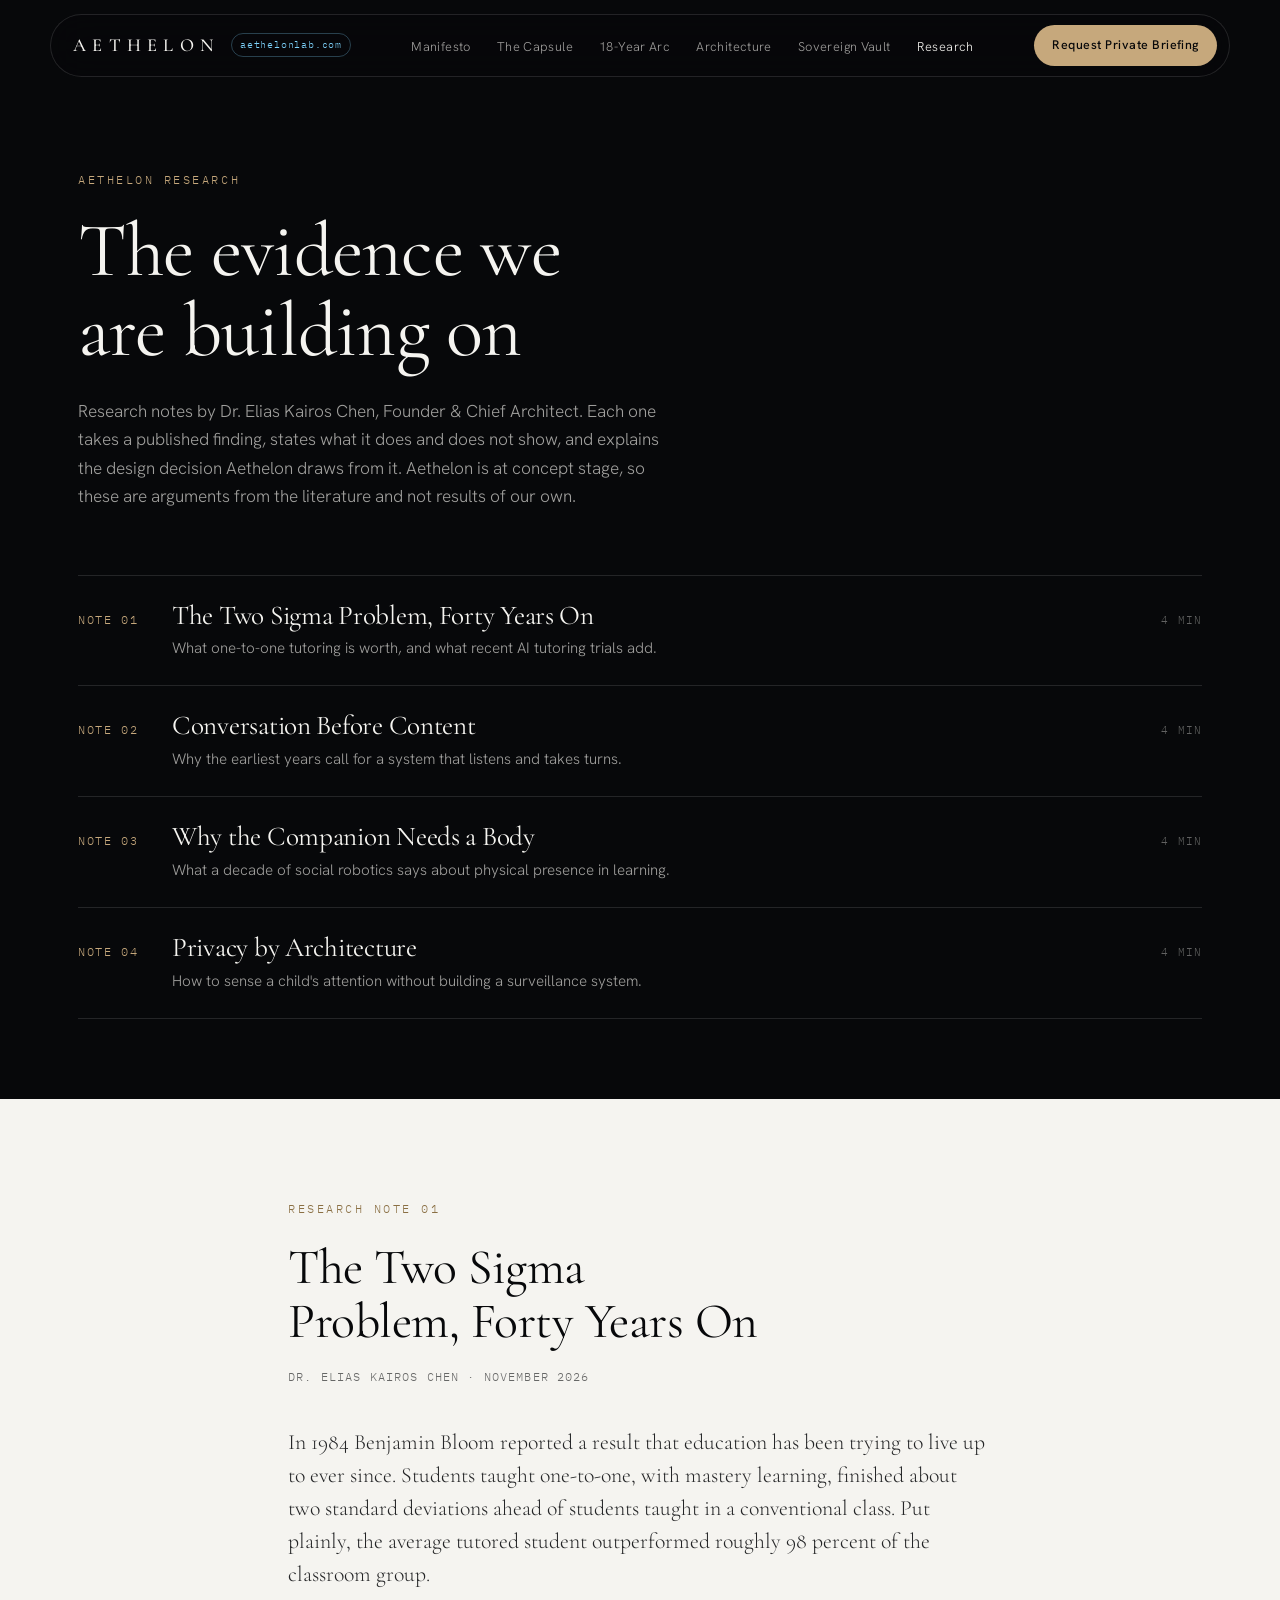
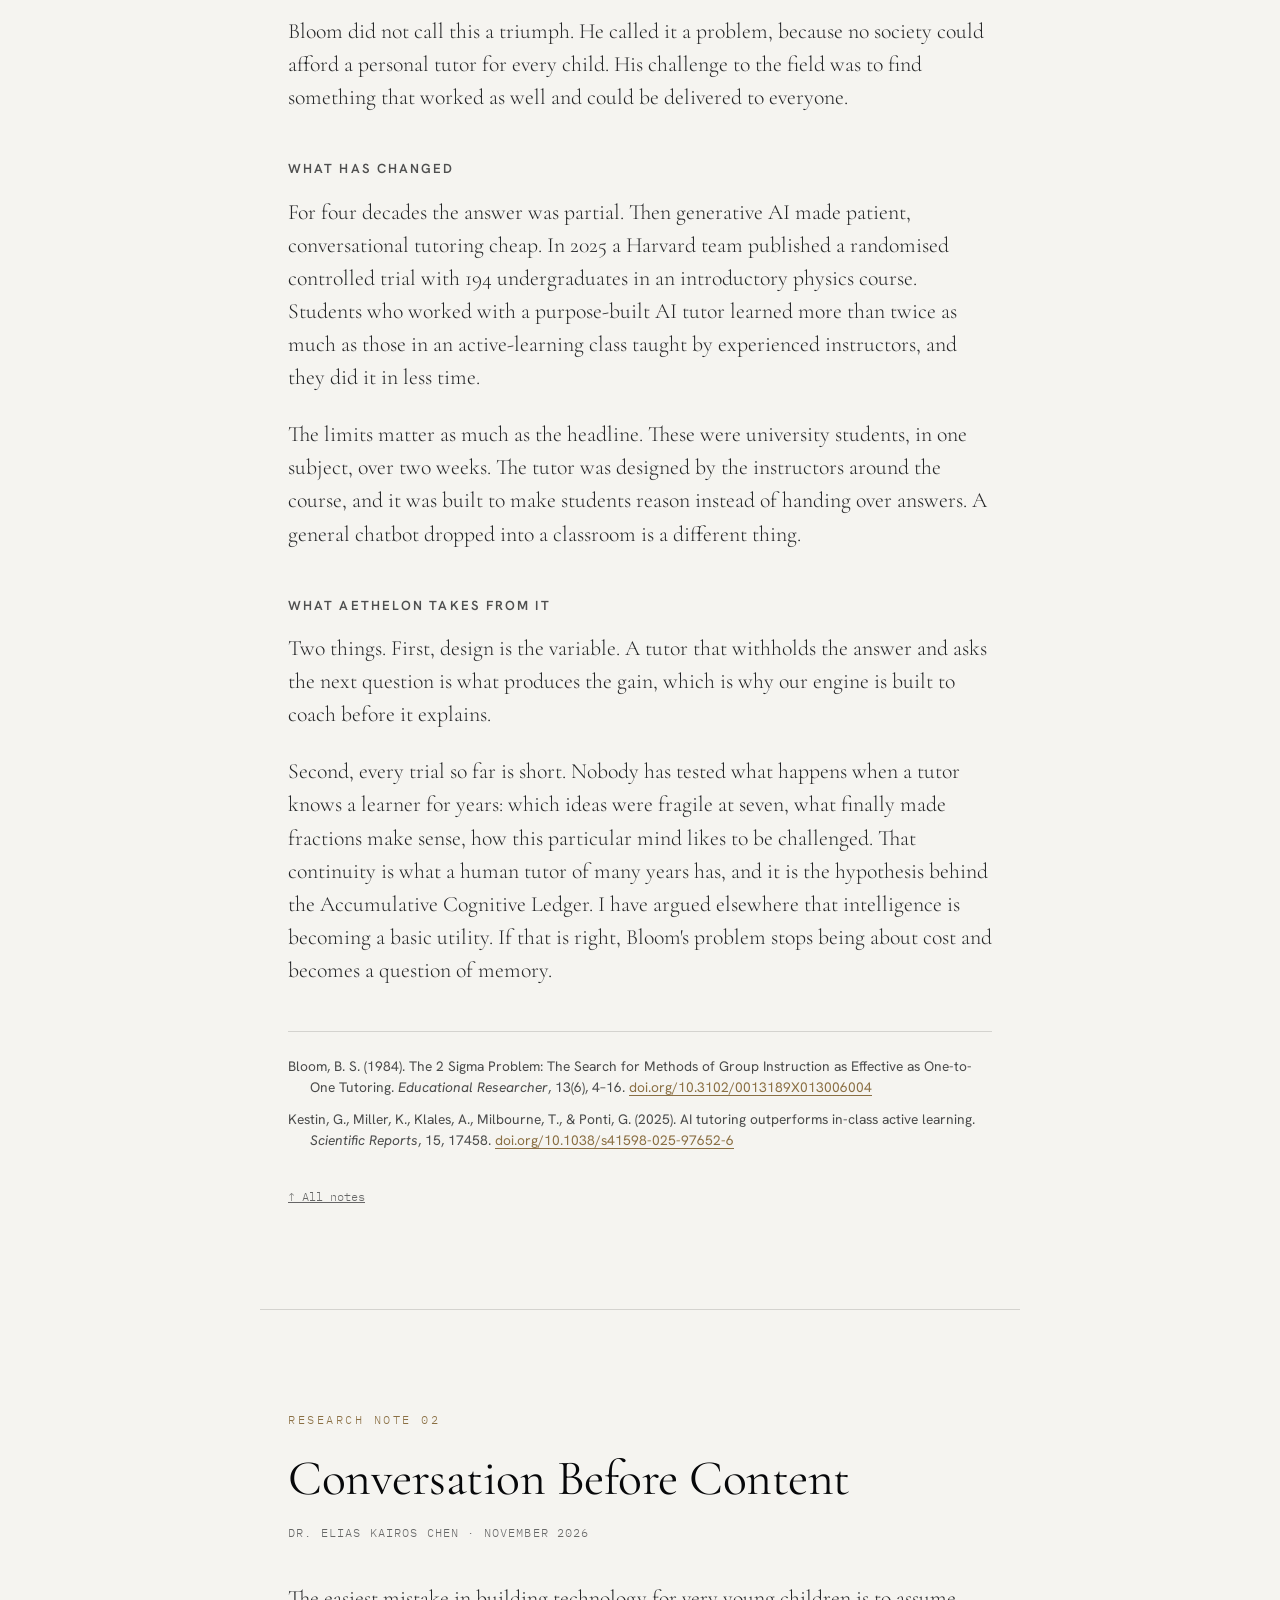
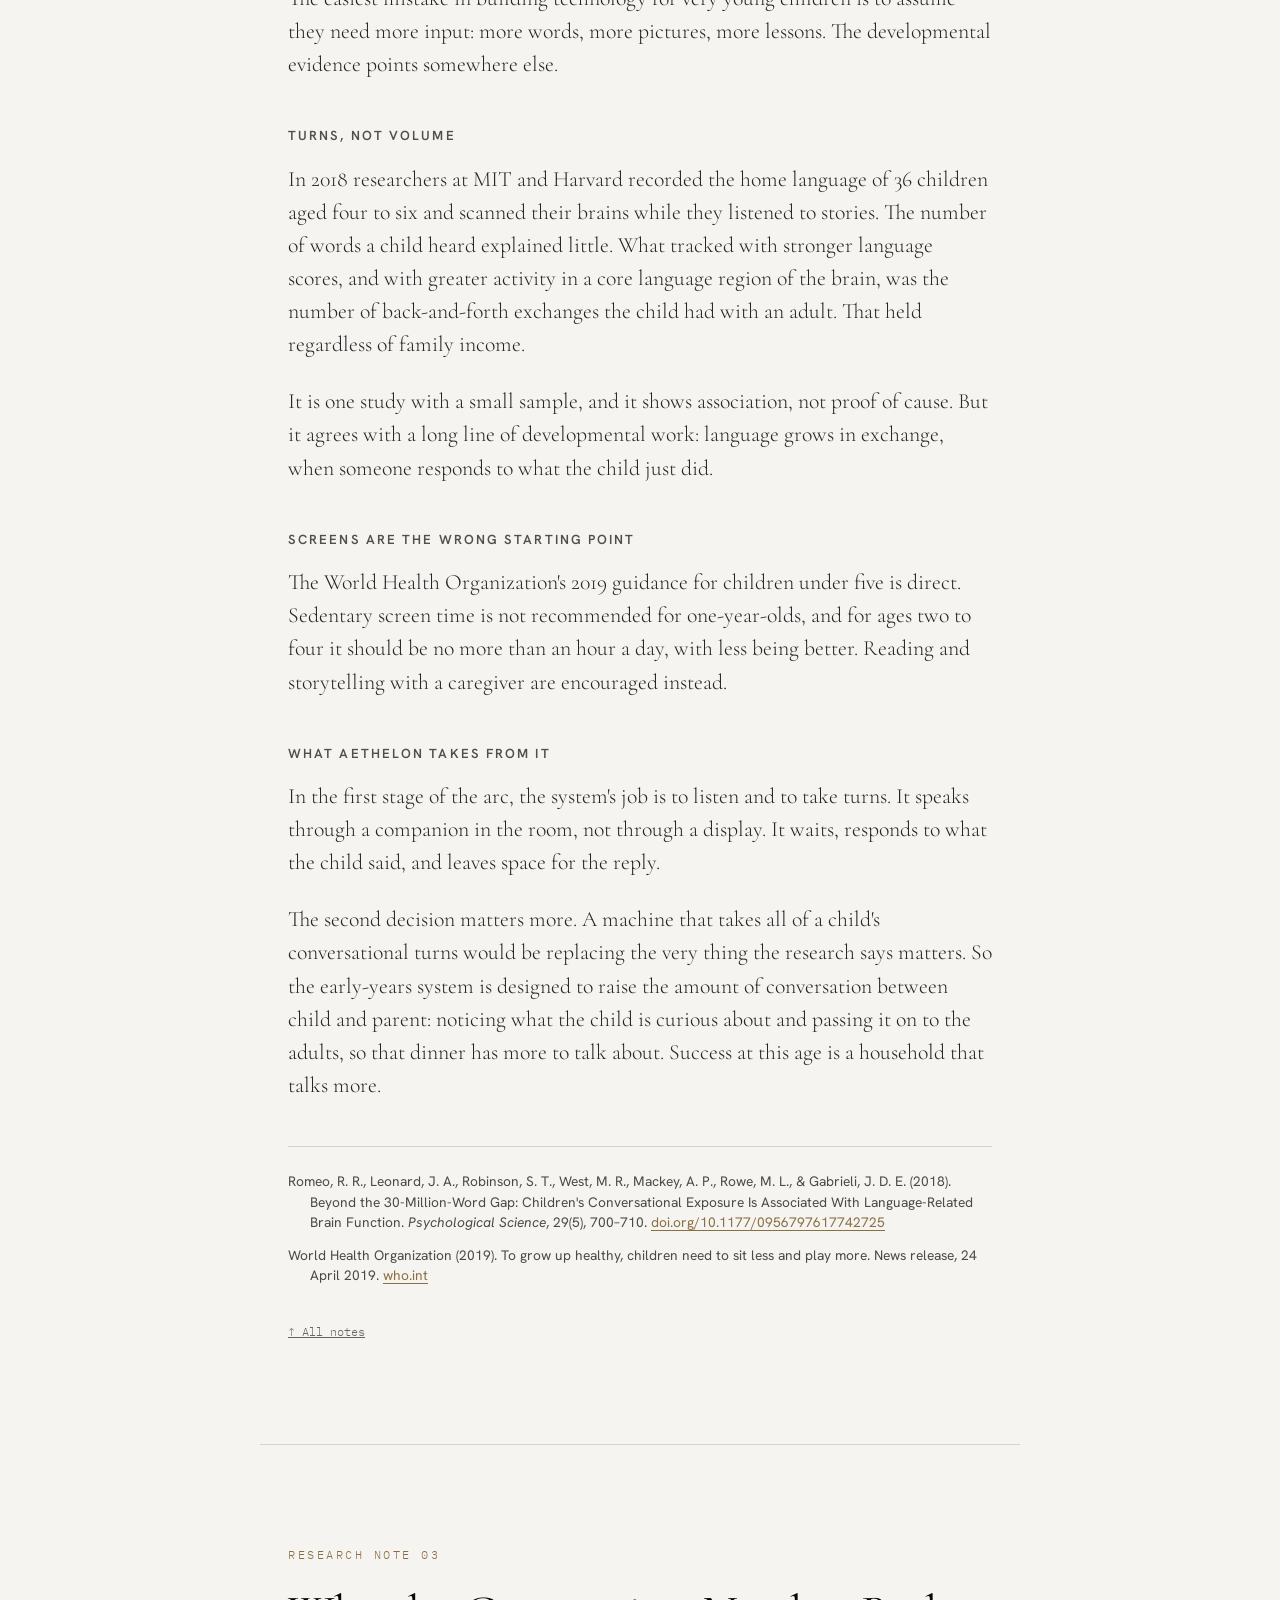
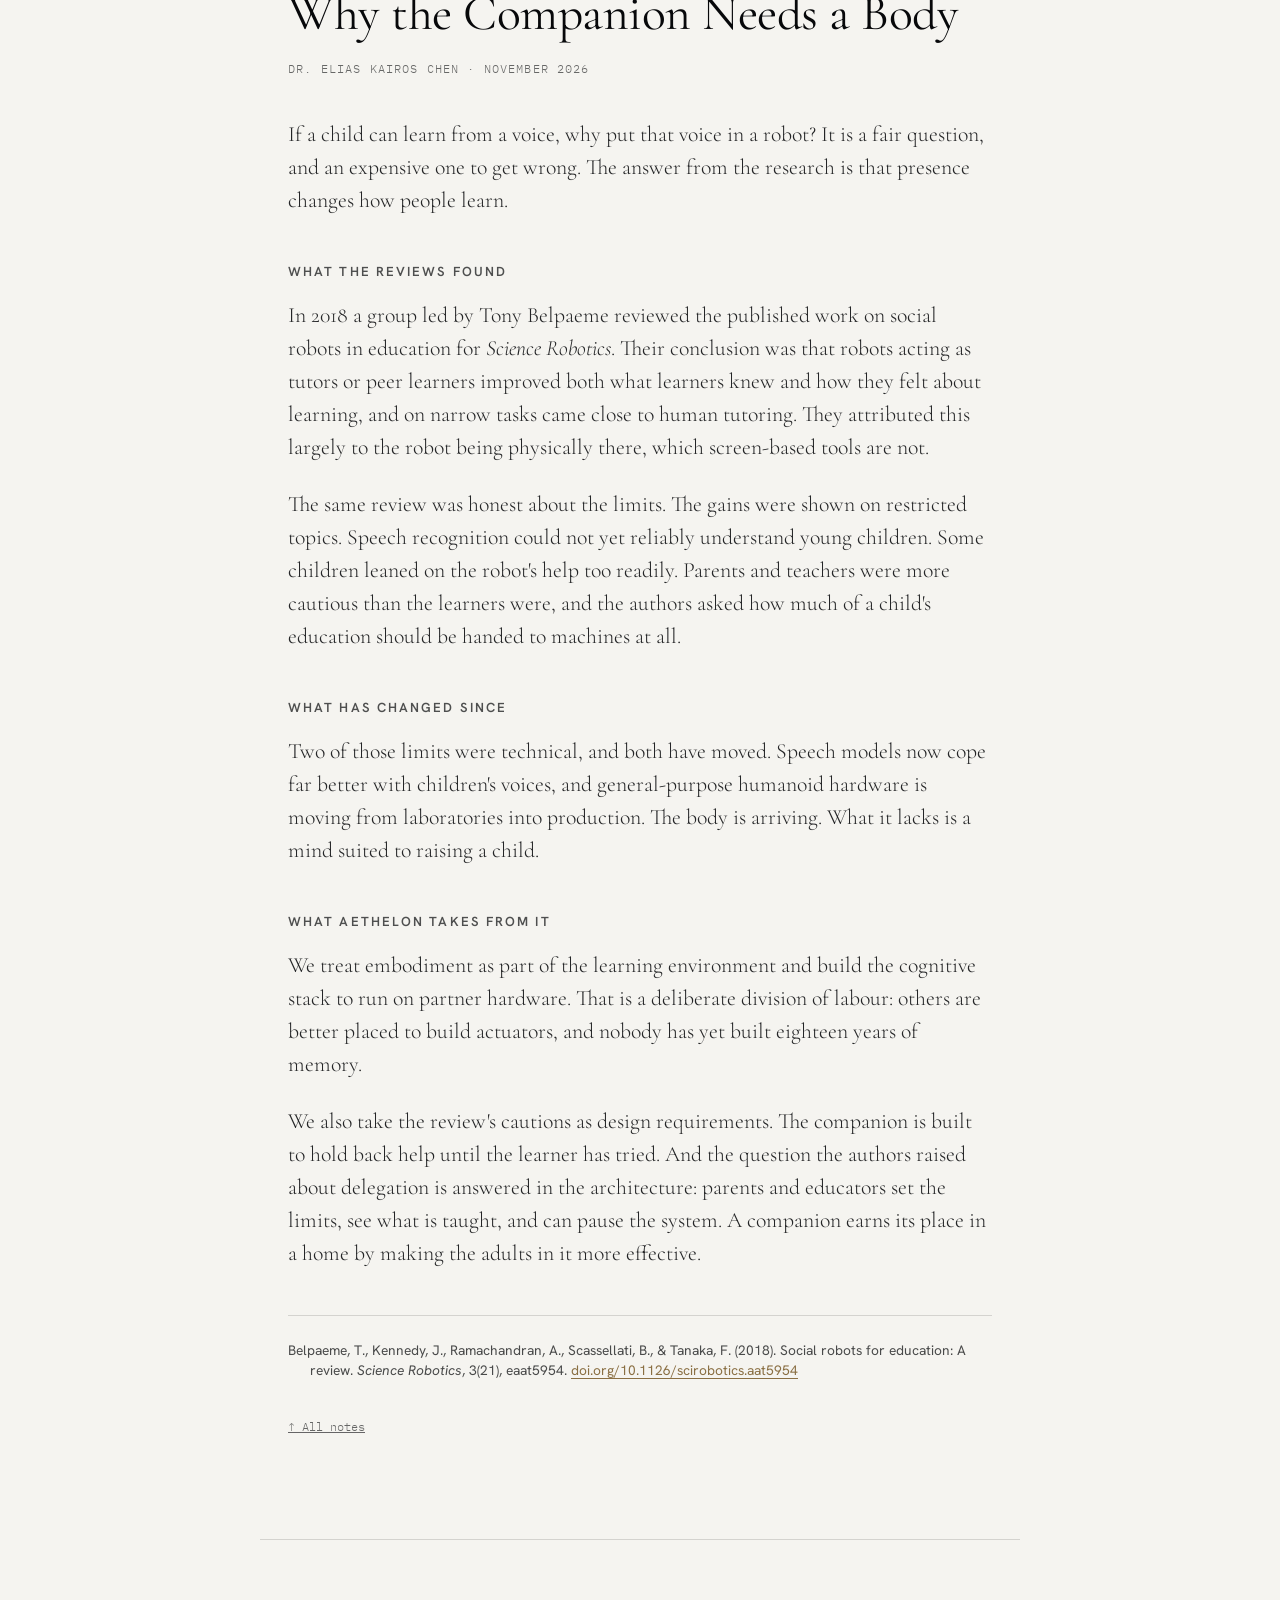
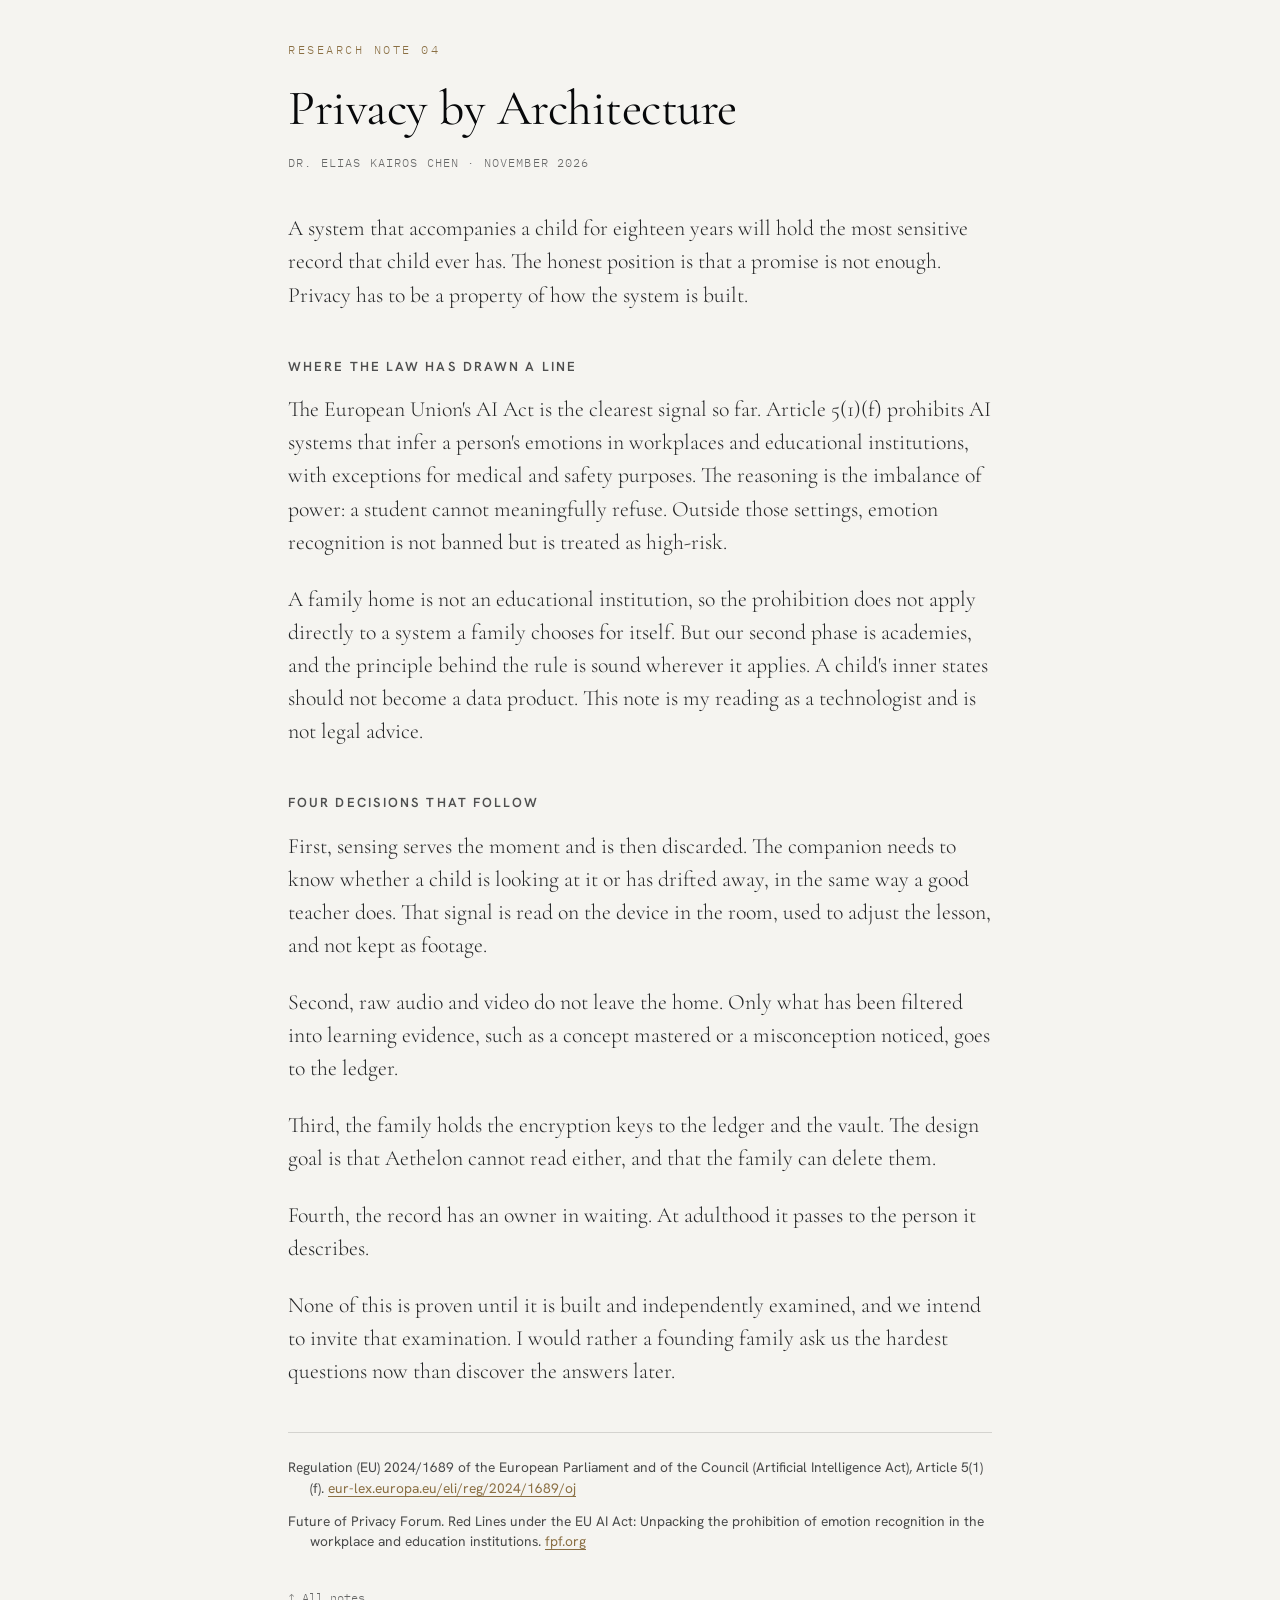
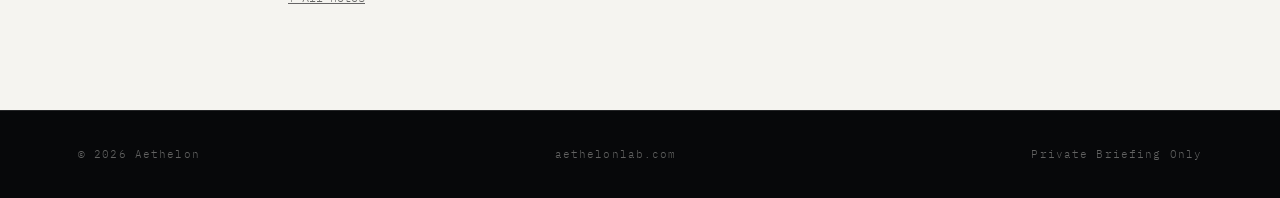
==== research.html @ 77583f19 "Add research page with four research notes Co-Authored-By: Claude Fable 5.2 <noreply@anthropic.com> " ====
<!DOCTYPE html>
<html lang="en">
<head>
<meta charset="utf-8">
<meta name="viewport" content="width=device-width, initial-scale=1">
<title>Aethelon Research</title>
<meta name="description" content="Research notes by Dr. Elias Kairos Chen on the evidence behind Aethelon: tutoring, early language, embodied companions and privacy by architecture.">
<meta property="og:title" content="Aethelon Research">
<meta property="og:description" content="Research notes by Dr. Elias Kairos Chen on the evidence behind Aethelon.">
<meta property="og:type" content="website">
<meta property="og:url" content="https://aethelonlab.com/research.html">
<link rel="canonical" href="https://aethelonlab.com/research.html">
<link rel="icon" href="data:image/svg+xml,%3Csvg xmlns='http://www.w3.org/2000/svg' viewBox='0 0 32 32'%3E%3Crect width='32' height='32' fill='%2307080A'/%3E%3Ccircle cx='16' cy='16' r='9' fill='none' stroke='%23C6A87C' stroke-width='1.5'/%3E%3Ccircle cx='16' cy='16' r='2.5' fill='%237DD3FC'/%3E%3C/svg%3E">
<link rel="preconnect" href="https://fonts.googleapis.com">
<link rel="preconnect" href="https://fonts.gstatic.com" crossorigin>
<link href="https://fonts.googleapis.com/css2?family=Cormorant+Garamond:ital,wght@0,400;0,500;0,600;1,400;1,500&family=Hanken+Grotesk:wght@300;400;500;600&family=IBM+Plex+Mono:wght@400;500&display=swap" rel="stylesheet">
<style>
:root{
  /* Layout idea: dark index of notes above, alabaster reading column below; same tokens as the home page. */
  --obsidian:#07080A;
  --alabaster:#F5F4F0;
  --gold:#C6A87C;
  --gold-ink:#8a6f43;
  --ice:#7DD3FC;
  --mute:rgba(245,244,240,.64);
  --faint:rgba(245,244,240,.38);
  --line:rgba(245,244,240,.12);
  --serif:"Cormorant Garamond","Iowan Old Style","Palatino Linotype",Palatino,Georgia,serif;
  --sans:"Hanken Grotesk","Helvetica Neue",Helvetica,Arial,sans-serif;
  --mono:"IBM Plex Mono",ui-monospace,SFMono-Regular,Menlo,Consolas,monospace;
  --wrap:1180px;
  color-scheme:dark;
}
*{box-sizing:border-box;margin:0;padding:0}
html{scroll-behavior:smooth;scroll-padding-top:90px}
body{background:var(--obsidian);color:var(--alabaster);font-family:var(--sans);font-weight:300;font-size:17px;line-height:1.65;-webkit-font-smoothing:antialiased;overflow-x:hidden}
a{color:inherit}
:focus-visible{outline:2px solid var(--ice);outline-offset:3px;border-radius:4px}
.wrap{max-width:var(--wrap);margin:0 auto;padding:0 28px}
h1,h2,h3{font-family:var(--serif);font-weight:400;text-wrap:balance;letter-spacing:-.01em}
.eyebrow{font-family:var(--mono);font-size:.72rem;letter-spacing:.22em;text-transform:uppercase;color:var(--gold);margin-bottom:22px;display:block}
.btn{display:inline-flex;align-items:center;padding:10px 18px;border-radius:999px;font-size:.78rem;font-weight:500;letter-spacing:.04em;text-decoration:none;white-space:nowrap;background:var(--gold);color:var(--obsidian);transition:background .3s}
.btn:hover{background:#d6bb93}
.nav{position:fixed;top:14px;left:0;right:0;z-index:50;padding:0 16px}
.nav-in{max-width:var(--wrap);margin:0 auto;display:flex;align-items:center;justify-content:space-between;gap:20px;padding:10px 12px 10px 22px;border-radius:999px;background:rgba(7,8,10,.72);border:1px solid var(--line);backdrop-filter:blur(18px);-webkit-backdrop-filter:blur(18px)}
.brand{display:flex;align-items:center;gap:12px;text-decoration:none}
.brand b{font-family:var(--serif);font-weight:500;font-size:1.15rem;letter-spacing:.34em}
.badge{font-family:var(--mono);font-size:.62rem;letter-spacing:.08em;color:var(--ice);border:1px solid rgba(125,211,252,.28);padding:3px 8px;border-radius:999px}
.links{display:flex;gap:26px;list-style:none}
.links a{font-size:.8rem;color:var(--mute);text-decoration:none;letter-spacing:.03em;transition:color .25s}
.links a:hover,.links a[aria-current]{color:var(--alabaster)}
@media(max-width:900px){.links{display:none}}
@media(max-width:520px){.badge{display:none}.brand b{font-size:1rem;letter-spacing:.26em}}

.head{padding:170px 0 80px}
.head h1{font-size:clamp(2.6rem,6vw,4.8rem);line-height:1.04;max-width:16ch}
.head p{color:var(--mute);max-width:60ch;margin-top:26px;font-size:1.08rem}
.index{list-style:none;margin-top:64px;border-top:1px solid var(--line)}
.index a{display:grid;grid-template-columns:70px 1fr auto;gap:24px;align-items:baseline;padding:24px 0;border-bottom:1px solid var(--line);text-decoration:none;transition:padding .3s}
.index a:hover{padding-left:10px}
.index .n{font-family:var(--mono);font-size:.72rem;color:var(--gold);letter-spacing:.14em}
.index h2{font-size:1.7rem;line-height:1.2}
.index p{color:var(--mute);font-size:.95rem;margin-top:4px;max-width:62ch}
.index .t{font-family:var(--mono);font-size:.7rem;color:var(--faint);letter-spacing:.1em;white-space:nowrap}
@media(max-width:700px){.index a{grid-template-columns:1fr}.index .t{display:none}}

.papers{background:var(--alabaster);color:var(--obsidian)}
article{max-width:760px;margin:0 auto;padding:100px 28px}
article+article{border-top:1px solid rgba(7,8,10,.14)}
article .eyebrow{color:var(--gold-ink)}
article h2{font-size:clamp(2rem,4.4vw,3.1rem);line-height:1.1;margin-bottom:18px}
.by{font-family:var(--mono);font-size:.72rem;letter-spacing:.1em;color:rgba(7,8,10,.6);margin-bottom:40px}
article p{font-family:var(--serif);font-size:1.36rem;line-height:1.52;margin-bottom:1.1em;color:rgba(7,8,10,.88)}
article h3{font-family:var(--sans);font-weight:600;font-size:.82rem;letter-spacing:.16em;text-transform:uppercase;margin:44px 0 16px;color:rgba(7,8,10,.7)}
.refs{list-style:none;margin-top:44px;padding-top:24px;border-top:1px solid rgba(7,8,10,.14);display:grid;gap:12px}
.refs li{font-size:.86rem;font-weight:400;line-height:1.5;color:rgba(7,8,10,.72);padding-left:22px;text-indent:-22px}
.refs a{color:var(--gold-ink);text-underline-offset:3px;word-break:break-word}
.top{display:inline-block;margin-top:36px;font-family:var(--mono);font-size:.74rem;color:rgba(7,8,10,.6)}
@media(max-width:700px){article{padding:70px 22px}article p{font-size:1.2rem}}

footer{border-top:1px solid var(--line);padding:34px 0}
footer .wrap{display:flex;flex-wrap:wrap;gap:12px;justify-content:space-between;font-family:var(--mono);font-size:.7rem;letter-spacing:.1em;color:var(--faint)}
@media(prefers-reduced-motion:reduce){*{transition:none!important}html{scroll-behavior:auto}}
</style>
</head>
<body>

<header class="nav">
  <div class="nav-in">
    <a class="brand" href="index.html" aria-label="Aethelon home"><b>AETHELON</b><span class="badge">aethelonlab.com</span></a>
    <ul class="links">
      <li><a href="index.html#manifesto">Manifesto</a></li>
      <li><a href="index.html#capsule">The Capsule</a></li>
      <li><a href="index.html#arc">18-Year Arc</a></li>
      <li><a href="index.html#architecture">Architecture</a></li>
      <li><a href="index.html#vault">Sovereign Vault</a></li>
      <li><a href="research.html" aria-current="page">Research</a></li>
    </ul>
    <a class="btn" href="index.html#briefing">Request Private Briefing</a>
  </div>
</header>

<main id="top">
<section class="head">
  <div class="wrap">
    <span class="eyebrow">Aethelon Research</span>
    <h1>The evidence we are building on</h1>
    <p>Research notes by Dr. Elias Kairos Chen, Founder &amp; Chief Architect. Each one takes a published finding, states what it does and does not show, and explains the design decision Aethelon draws from it. Aethelon is at concept stage, so these are arguments from the literature and not results of our own.</p>

    <ul class="index">
      <li><a href="#two-sigma"><span class="n">NOTE 01</span><div><h2>The Two Sigma Problem, Forty Years On</h2><p>What one-to-one tutoring is worth, and what recent AI tutoring trials add.</p></div><span class="t">4 MIN</span></a></li>
      <li><a href="#conversation"><span class="n">NOTE 02</span><div><h2>Conversation Before Content</h2><p>Why the earliest years call for a system that listens and takes turns.</p></div><span class="t">4 MIN</span></a></li>
      <li><a href="#embodiment"><span class="n">NOTE 03</span><div><h2>Why the Companion Needs a Body</h2><p>What a decade of social robotics says about physical presence in learning.</p></div><span class="t">4 MIN</span></a></li>
      <li><a href="#privacy"><span class="n">NOTE 04</span><div><h2>Privacy by Architecture</h2><p>How to sense a child's attention without building a surveillance system.</p></div><span class="t">4 MIN</span></a></li>
    </ul>
  </div>
</section>

<div class="papers">

<article id="two-sigma">
  <span class="eyebrow">Research note 01</span>
  <h2>The Two Sigma Problem, Forty Years On</h2>
  <div class="by">DR. ELIAS KAIROS CHEN · NOVEMBER 2026</div>
  <p>In 1984 Benjamin Bloom reported a result that education has been trying to live up to ever since. Students taught one-to-one, with mastery learning, finished about two standard deviations ahead of students taught in a conventional class. Put plainly, the average tutored student outperformed roughly 98 percent of the classroom group.</p>
  <p>Bloom did not call this a triumph. He called it a problem, because no society could afford a personal tutor for every child. His challenge to the field was to find something that worked as well and could be delivered to everyone.</p>
  <h3>What has changed</h3>
  <p>For four decades the answer was partial. Then generative AI made patient, conversational tutoring cheap. In 2025 a Harvard team published a randomised controlled trial with 194 undergraduates in an introductory physics course. Students who worked with a purpose-built AI tutor learned more than twice as much as those in an active-learning class taught by experienced instructors, and they did it in less time.</p>
  <p>The limits matter as much as the headline. These were university students, in one subject, over two weeks. The tutor was designed by the instructors around the course, and it was built to make students reason instead of handing over answers. A general chatbot dropped into a classroom is a different thing.</p>
  <h3>What Aethelon takes from it</h3>
  <p>Two things. First, design is the variable. A tutor that withholds the answer and asks the next question is what produces the gain, which is why our engine is built to coach before it explains.</p>
  <p>Second, every trial so far is short. Nobody has tested what happens when a tutor knows a learner for years: which ideas were fragile at seven, what finally made fractions make sense, how this particular mind likes to be challenged. That continuity is what a human tutor of many years has, and it is the hypothesis behind the Accumulative Cognitive Ledger. I have argued elsewhere that intelligence is becoming a basic utility. If that is right, Bloom's problem stops being about cost and becomes a question of memory.</p>
  <ul class="refs">
    <li>Bloom, B. S. (1984). The 2 Sigma Problem: The Search for Methods of Group Instruction as Effective as One-to-One Tutoring. <i>Educational Researcher</i>, 13(6), 4–16. <a href="https://doi.org/10.3102/0013189X013006004" target="_blank" rel="noopener">doi.org/10.3102/0013189X013006004</a></li>
    <li>Kestin, G., Miller, K., Klales, A., Milbourne, T., &amp; Ponti, G. (2025). AI tutoring outperforms in-class active learning. <i>Scientific Reports</i>, 15, 17458. <a href="https://doi.org/10.1038/s41598-025-97652-6" target="_blank" rel="noopener">doi.org/10.1038/s41598-025-97652-6</a></li>
  </ul>
  <a class="top" href="#top">↑ All notes</a>
</article>

<article id="conversation">
  <span class="eyebrow">Research note 02</span>
  <h2>Conversation Before Content</h2>
  <div class="by">DR. ELIAS KAIROS CHEN · NOVEMBER 2026</div>
  <p>The easiest mistake in building technology for very young children is to assume they need more input: more words, more pictures, more lessons. The developmental evidence points somewhere else.</p>
  <h3>Turns, not volume</h3>
  <p>In 2018 researchers at MIT and Harvard recorded the home language of 36 children aged four to six and scanned their brains while they listened to stories. The number of words a child heard explained little. What tracked with stronger language scores, and with greater activity in a core language region of the brain, was the number of back-and-forth exchanges the child had with an adult. That held regardless of family income.</p>
  <p>It is one study with a small sample, and it shows association, not proof of cause. But it agrees with a long line of developmental work: language grows in exchange, when someone responds to what the child just did.</p>
  <h3>Screens are the wrong starting point</h3>
  <p>The World Health Organization's 2019 guidance for children under five is direct. Sedentary screen time is not recommended for one-year-olds, and for ages two to four it should be no more than an hour a day, with less being better. Reading and storytelling with a caregiver are encouraged instead.</p>
  <h3>What Aethelon takes from it</h3>
  <p>In the first stage of the arc, the system's job is to listen and to take turns. It speaks through a companion in the room, not through a display. It waits, responds to what the child said, and leaves space for the reply.</p>
  <p>The second decision matters more. A machine that takes all of a child's conversational turns would be replacing the very thing the research says matters. So the early-years system is designed to raise the amount of conversation between child and parent: noticing what the child is curious about and passing it on to the adults, so that dinner has more to talk about. Success at this age is a household that talks more.</p>
  <ul class="refs">
    <li>Romeo, R. R., Leonard, J. A., Robinson, S. T., West, M. R., Mackey, A. P., Rowe, M. L., &amp; Gabrieli, J. D. E. (2018). Beyond the 30-Million-Word Gap: Children's Conversational Exposure Is Associated With Language-Related Brain Function. <i>Psychological Science</i>, 29(5), 700–710. <a href="https://doi.org/10.1177/0956797617742725" target="_blank" rel="noopener">doi.org/10.1177/0956797617742725</a></li>
    <li>World Health Organization (2019). To grow up healthy, children need to sit less and play more. News release, 24 April 2019. <a href="https://www.who.int/news/item/24-04-2019-to-grow-up-healthy-children-need-to-sit-less-and-play-more" target="_blank" rel="noopener">who.int</a></li>
  </ul>
  <a class="top" href="#top">↑ All notes</a>
</article>

<article id="embodiment">
  <span class="eyebrow">Research note 03</span>
  <h2>Why the Companion Needs a Body</h2>
  <div class="by">DR. ELIAS KAIROS CHEN · NOVEMBER 2026</div>
  <p>If a child can learn from a voice, why put that voice in a robot? It is a fair question, and an expensive one to get wrong. The answer from the research is that presence changes how people learn.</p>
  <h3>What the reviews found</h3>
  <p>In 2018 a group led by Tony Belpaeme reviewed the published work on social robots in education for <i>Science Robotics</i>. Their conclusion was that robots acting as tutors or peer learners improved both what learners knew and how they felt about learning, and on narrow tasks came close to human tutoring. They attributed this largely to the robot being physically there, which screen-based tools are not.</p>
  <p>The same review was honest about the limits. The gains were shown on restricted topics. Speech recognition could not yet reliably understand young children. Some children leaned on the robot's help too readily. Parents and teachers were more cautious than the learners were, and the authors asked how much of a child's education should be handed to machines at all.</p>
  <h3>What has changed since</h3>
  <p>Two of those limits were technical, and both have moved. Speech models now cope far better with children's voices, and general-purpose humanoid hardware is moving from laboratories into production. The body is arriving. What it lacks is a mind suited to raising a child.</p>
  <h3>What Aethelon takes from it</h3>
  <p>We treat embodiment as part of the learning environment and build the cognitive stack to run on partner hardware. That is a deliberate division of labour: others are better placed to build actuators, and nobody has yet built eighteen years of memory.</p>
  <p>We also take the review's cautions as design requirements. The companion is built to hold back help until the learner has tried. And the question the authors raised about delegation is answered in the architecture: parents and educators set the limits, see what is taught, and can pause the system. A companion earns its place in a home by making the adults in it more effective.</p>
  <ul class="refs">
    <li>Belpaeme, T., Kennedy, J., Ramachandran, A., Scassellati, B., &amp; Tanaka, F. (2018). Social robots for education: A review. <i>Science Robotics</i>, 3(21), eaat5954. <a href="https://doi.org/10.1126/scirobotics.aat5954" target="_blank" rel="noopener">doi.org/10.1126/scirobotics.aat5954</a></li>
  </ul>
  <a class="top" href="#top">↑ All notes</a>
</article>

<article id="privacy">
  <span class="eyebrow">Research note 04</span>
  <h2>Privacy by Architecture</h2>
  <div class="by">DR. ELIAS KAIROS CHEN · NOVEMBER 2026</div>
  <p>A system that accompanies a child for eighteen years will hold the most sensitive record that child ever has. The honest position is that a promise is not enough. Privacy has to be a property of how the system is built.</p>
  <h3>Where the law has drawn a line</h3>
  <p>The European Union's AI Act is the clearest signal so far. Article 5(1)(f) prohibits AI systems that infer a person's emotions in workplaces and educational institutions, with exceptions for medical and safety purposes. The reasoning is the imbalance of power: a student cannot meaningfully refuse. Outside those settings, emotion recognition is not banned but is treated as high-risk.</p>
  <p>A family home is not an educational institution, so the prohibition does not apply directly to a system a family chooses for itself. But our second phase is academies, and the principle behind the rule is sound wherever it applies. A child's inner states should not become a data product. This note is my reading as a technologist and is not legal advice.</p>
  <h3>Four decisions that follow</h3>
  <p>First, sensing serves the moment and is then discarded. The companion needs to know whether a child is looking at it or has drifted away, in the same way a good teacher does. That signal is read on the device in the room, used to adjust the lesson, and not kept as footage.</p>
  <p>Second, raw audio and video do not leave the home. Only what has been filtered into learning evidence, such as a concept mastered or a misconception noticed, goes to the ledger.</p>
  <p>Third, the family holds the encryption keys to the ledger and the vault. The design goal is that Aethelon cannot read either, and that the family can delete them.</p>
  <p>Fourth, the record has an owner in waiting. At adulthood it passes to the person it describes.</p>
  <p>None of this is proven until it is built and independently examined, and we intend to invite that examination. I would rather a founding family ask us the hardest questions now than discover the answers later.</p>
  <ul class="refs">
    <li>Regulation (EU) 2024/1689 of the European Parliament and of the Council (Artificial Intelligence Act), Article 5(1)(f). <a href="https://eur-lex.europa.eu/eli/reg/2024/1689/oj" target="_blank" rel="noopener">eur-lex.europa.eu/eli/reg/2024/1689/oj</a></li>
    <li>Future of Privacy Forum. Red Lines under the EU AI Act: Unpacking the prohibition of emotion recognition in the workplace and education institutions. <a href="https://fpf.org/blog/red-lines-under-eu-ai-act-unpacking-the-prohibition-of-emotion-recognition-in-the-workplace-and-education-institutions/" target="_blank" rel="noopener">fpf.org</a></li>
  </ul>
  <a class="top" href="#top">↑ All notes</a>
</article>

</div>
</main>

<footer><div class="wrap"><span>© 2026 Aethelon</span><span>aethelonlab.com</span><span>Private Briefing Only</span></div></footer>
</body>
</html>
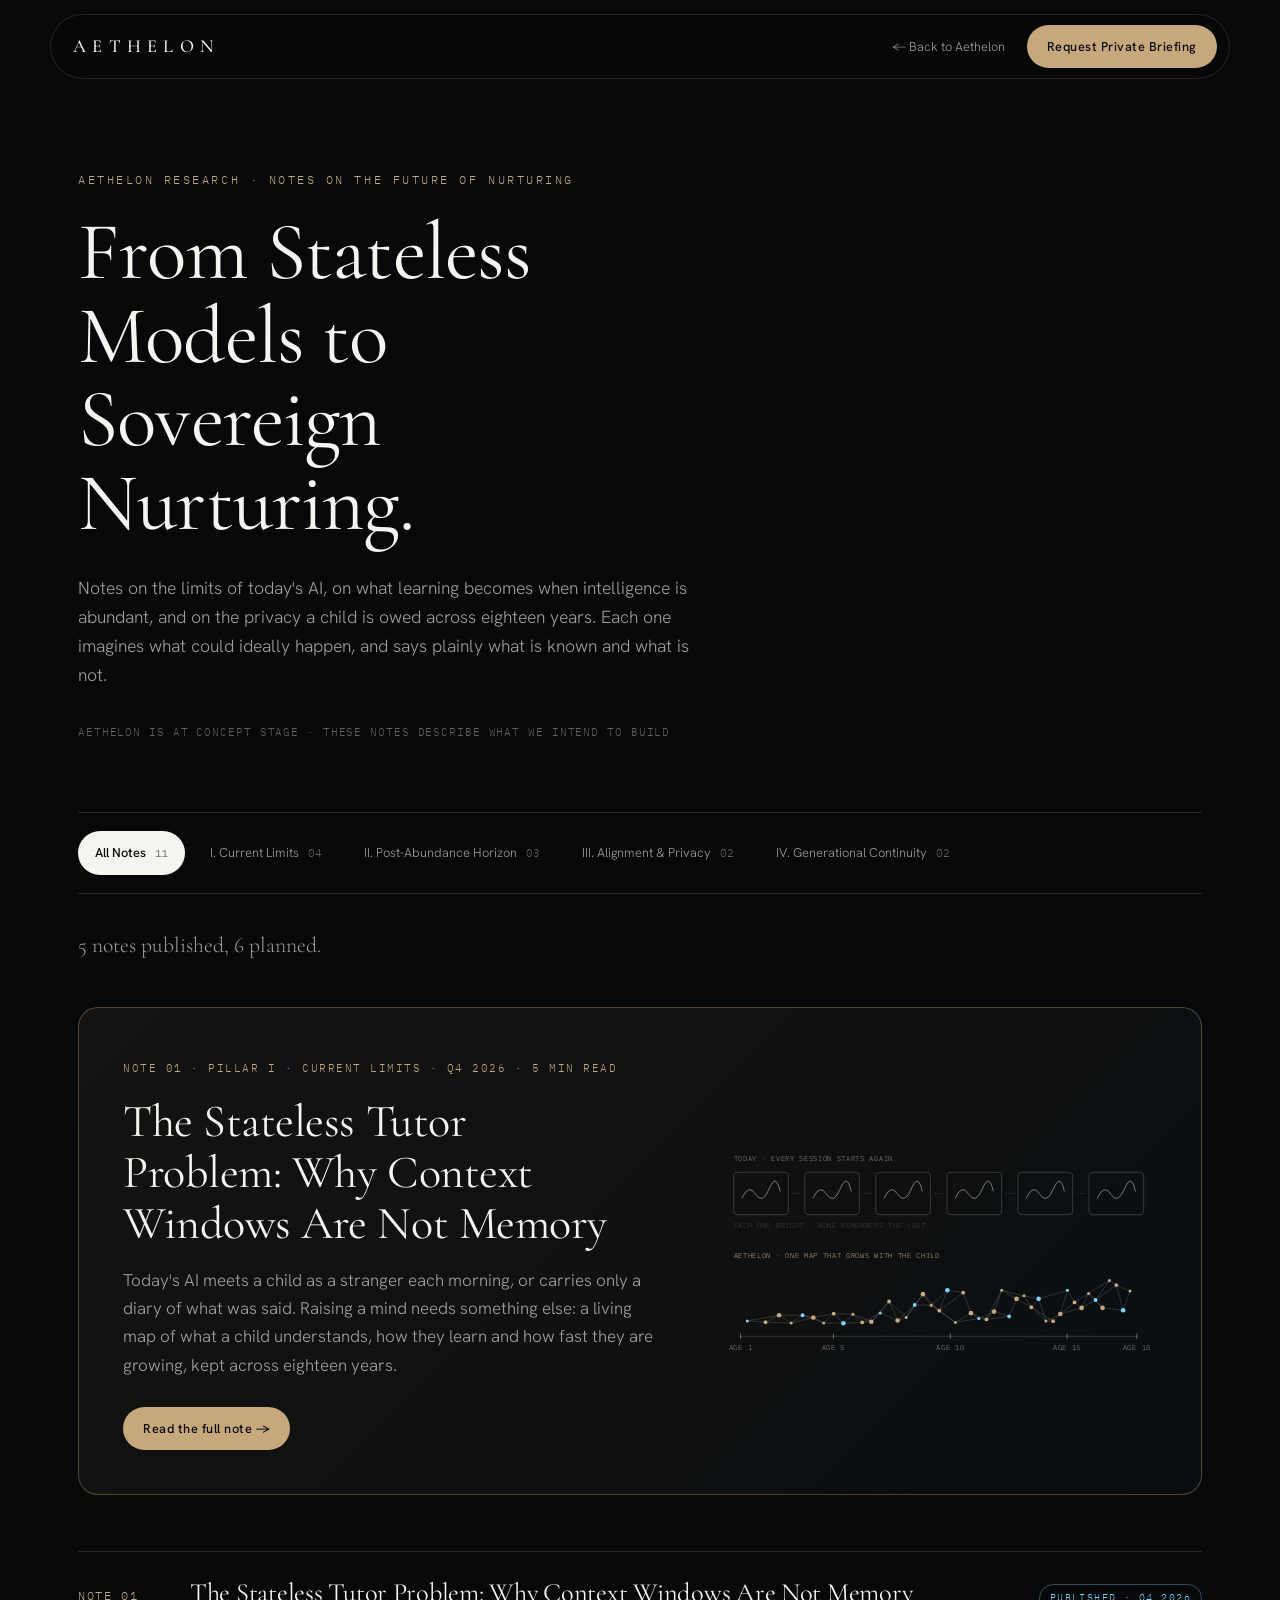
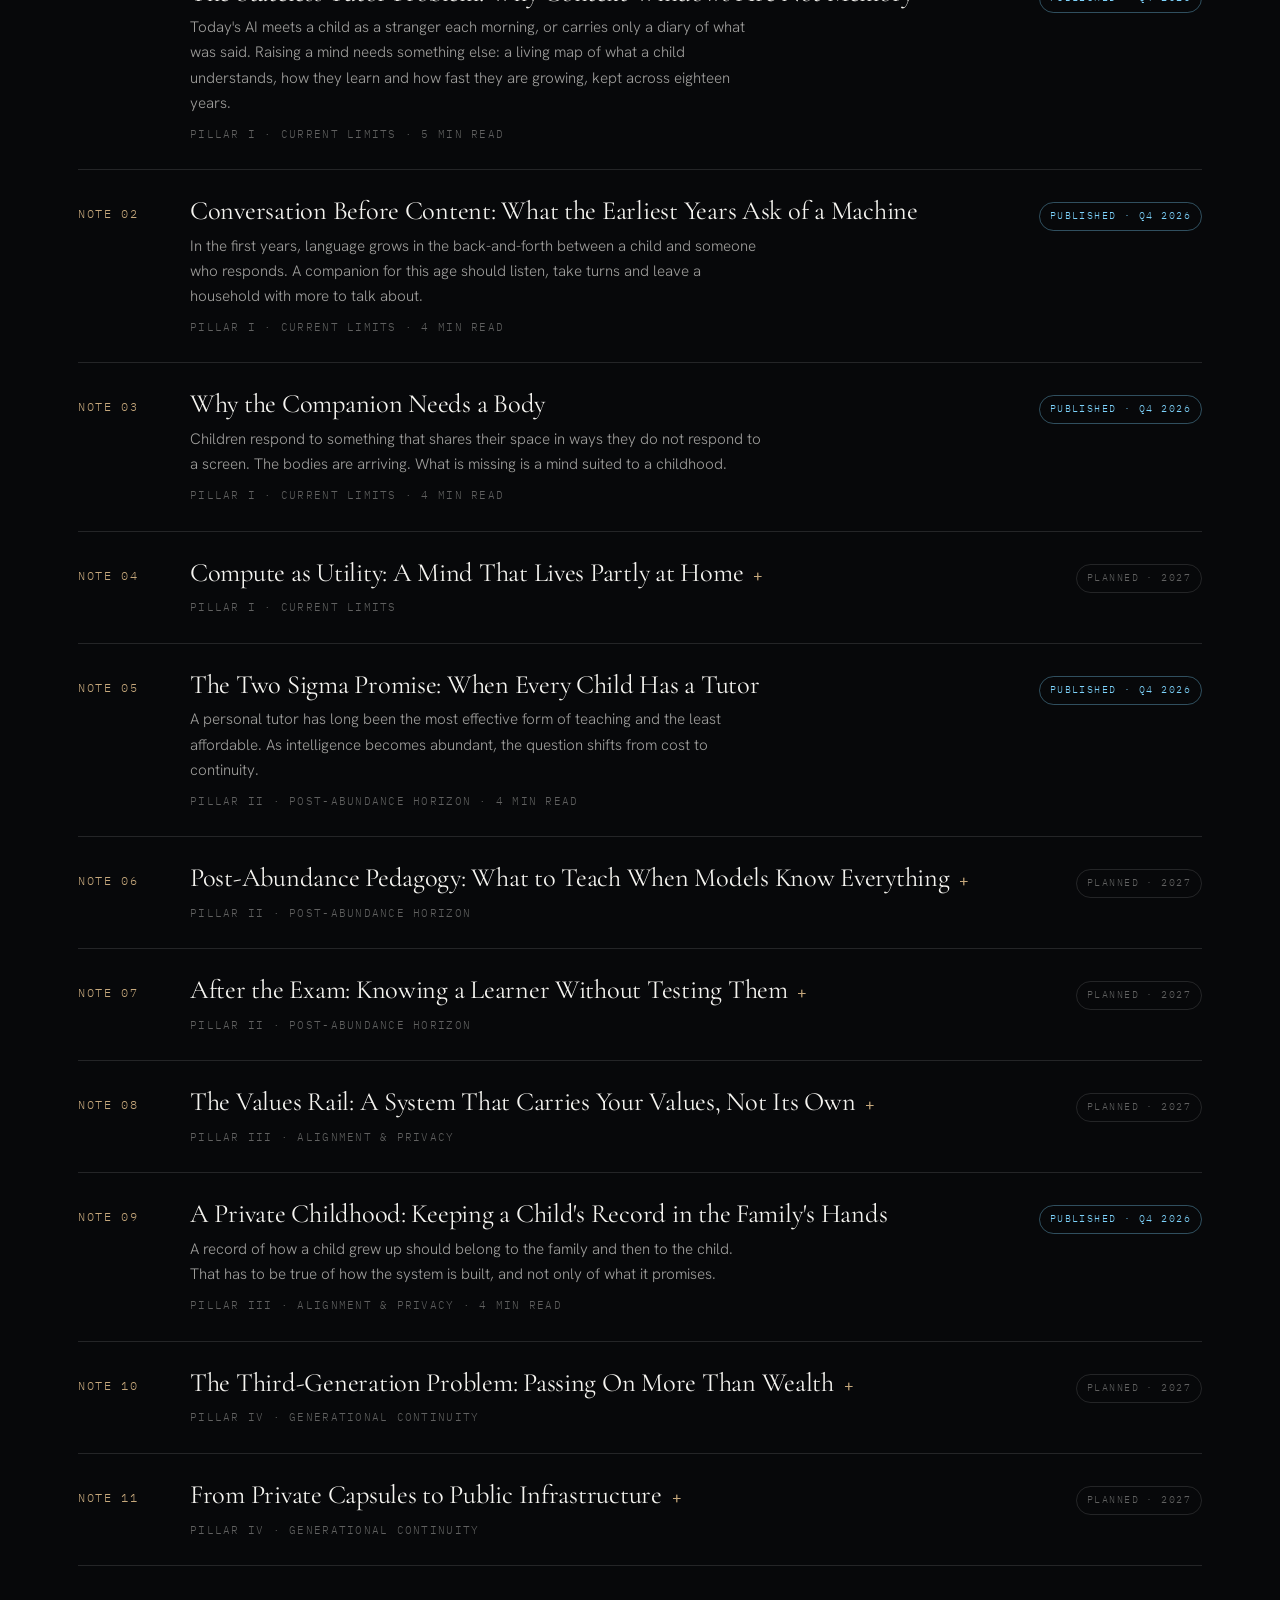
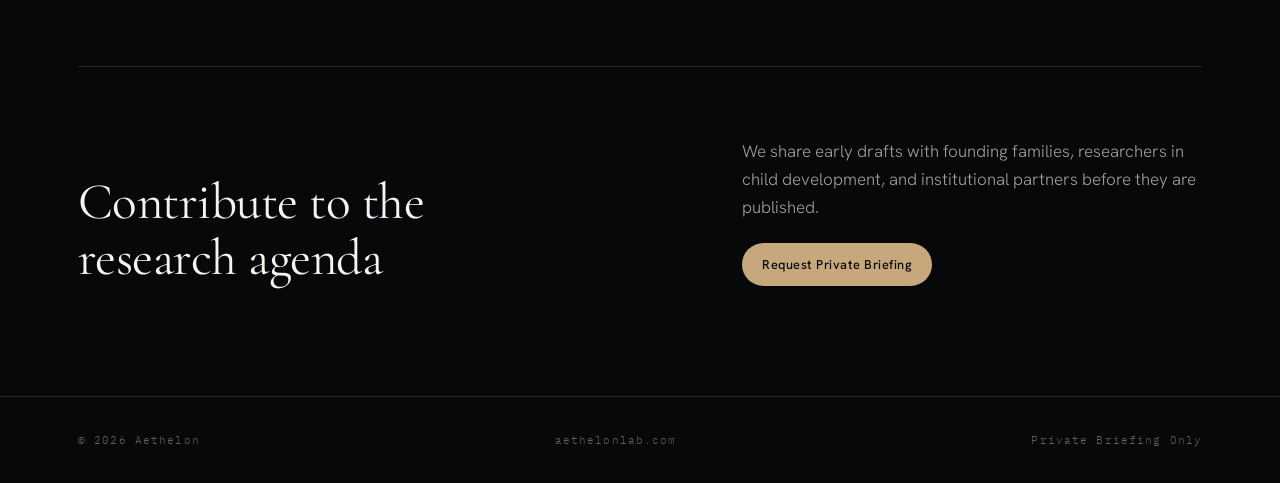
==== commit 6b4c41bf: "Rebuild research section as pillar index with one page per note Co-Authored-By: Claude Fable 5.2 <no" ====
--- a/research.html
+++ b/research.html
@@ -4,9 +4,9 @@
 <meta charset="utf-8">
 <meta name="viewport" content="width=device-width, initial-scale=1">
 <title>Aethelon Research</title>
-<meta name="description" content="Research notes by Dr. Elias Kairos Chen on the evidence behind Aethelon: tutoring, early language, embodied companions and privacy by architecture.">
+<meta name="description" content="Research notes from Aethelon on the limits of today's AI, learning in an age of abundant intelligence, and the privacy a child is owed across eighteen years.">
 <meta property="og:title" content="Aethelon Research">
-<meta property="og:description" content="Research notes by Dr. Elias Kairos Chen on the evidence behind Aethelon.">
+<meta property="og:description" content="Research notes from Aethelon on the limits of today's AI, learning in an age of abundant intelligence, and the privacy a child is owed across eighteen years.">
 <meta property="og:type" content="website">
 <meta property="og:url" content="https://aethelonlab.com/research.html">
 <link rel="canonical" href="https://aethelonlab.com/research.html">
@@ -14,192 +14,112 @@
 <link rel="preconnect" href="https://fonts.googleapis.com">
 <link rel="preconnect" href="https://fonts.gstatic.com" crossorigin>
 <link href="https://fonts.googleapis.com/css2?family=Cormorant+Garamond:ital,wght@0,400;0,500;0,600;1,400;1,500&family=Hanken+Grotesk:wght@300;400;500;600&family=IBM+Plex+Mono:wght@400;500&display=swap" rel="stylesheet">
-<style>
-:root{
-  /* Layout idea: dark index of notes above, alabaster reading column below; same tokens as the home page. */
-  --obsidian:#07080A;
-  --alabaster:#F5F4F0;
-  --gold:#C6A87C;
-  --gold-ink:#8a6f43;
-  --ice:#7DD3FC;
-  --mute:rgba(245,244,240,.64);
-  --faint:rgba(245,244,240,.38);
-  --line:rgba(245,244,240,.12);
-  --serif:"Cormorant Garamond","Iowan Old Style","Palatino Linotype",Palatino,Georgia,serif;
-  --sans:"Hanken Grotesk","Helvetica Neue",Helvetica,Arial,sans-serif;
-  --mono:"IBM Plex Mono",ui-monospace,SFMono-Regular,Menlo,Consolas,monospace;
-  --wrap:1180px;
-  color-scheme:dark;
-}
-*{box-sizing:border-box;margin:0;padding:0}
-html{scroll-behavior:smooth;scroll-padding-top:90px}
-body{background:var(--obsidian);color:var(--alabaster);font-family:var(--sans);font-weight:300;font-size:17px;line-height:1.65;-webkit-font-smoothing:antialiased;overflow-x:hidden}
-a{color:inherit}
-:focus-visible{outline:2px solid var(--ice);outline-offset:3px;border-radius:4px}
-.wrap{max-width:var(--wrap);margin:0 auto;padding:0 28px}
-h1,h2,h3{font-family:var(--serif);font-weight:400;text-wrap:balance;letter-spacing:-.01em}
-.eyebrow{font-family:var(--mono);font-size:.72rem;letter-spacing:.22em;text-transform:uppercase;color:var(--gold);margin-bottom:22px;display:block}
-.btn{display:inline-flex;align-items:center;padding:10px 18px;border-radius:999px;font-size:.78rem;font-weight:500;letter-spacing:.04em;text-decoration:none;white-space:nowrap;background:var(--gold);color:var(--obsidian);transition:background .3s}
-.btn:hover{background:#d6bb93}
-.nav{position:fixed;top:14px;left:0;right:0;z-index:50;padding:0 16px}
-.nav-in{max-width:var(--wrap);margin:0 auto;display:flex;align-items:center;justify-content:space-between;gap:20px;padding:10px 12px 10px 22px;border-radius:999px;background:rgba(7,8,10,.72);border:1px solid var(--line);backdrop-filter:blur(18px);-webkit-backdrop-filter:blur(18px)}
-.brand{display:flex;align-items:center;gap:12px;text-decoration:none}
-.brand b{font-family:var(--serif);font-weight:500;font-size:1.15rem;letter-spacing:.34em}
-.badge{font-family:var(--mono);font-size:.62rem;letter-spacing:.08em;color:var(--ice);border:1px solid rgba(125,211,252,.28);padding:3px 8px;border-radius:999px}
-.links{display:flex;gap:26px;list-style:none}
-.links a{font-size:.8rem;color:var(--mute);text-decoration:none;letter-spacing:.03em;transition:color .25s}
-.links a:hover,.links a[aria-current]{color:var(--alabaster)}
-@media(max-width:900px){.links{display:none}}
-@media(max-width:520px){.badge{display:none}.brand b{font-size:1rem;letter-spacing:.26em}}
-
-.head{padding:170px 0 80px}
-.head h1{font-size:clamp(2.6rem,6vw,4.8rem);line-height:1.04;max-width:16ch}
-.head p{color:var(--mute);max-width:60ch;margin-top:26px;font-size:1.08rem}
-.index{list-style:none;margin-top:64px;border-top:1px solid var(--line)}
-.index a{display:grid;grid-template-columns:70px 1fr auto;gap:24px;align-items:baseline;padding:24px 0;border-bottom:1px solid var(--line);text-decoration:none;transition:padding .3s}
-.index a:hover{padding-left:10px}
-.index .n{font-family:var(--mono);font-size:.72rem;color:var(--gold);letter-spacing:.14em}
-.index h2{font-size:1.7rem;line-height:1.2}
-.index p{color:var(--mute);font-size:.95rem;margin-top:4px;max-width:62ch}
-.index .t{font-family:var(--mono);font-size:.7rem;color:var(--faint);letter-spacing:.1em;white-space:nowrap}
-@media(max-width:700px){.index a{grid-template-columns:1fr}.index .t{display:none}}
-
-.papers{background:var(--alabaster);color:var(--obsidian)}
-article{max-width:760px;margin:0 auto;padding:100px 28px}
-article+article{border-top:1px solid rgba(7,8,10,.14)}
-article .eyebrow{color:var(--gold-ink)}
-article h2{font-size:clamp(2rem,4.4vw,3.1rem);line-height:1.1;margin-bottom:18px}
-.by{font-family:var(--mono);font-size:.72rem;letter-spacing:.1em;color:rgba(7,8,10,.6);margin-bottom:40px}
-article p{font-family:var(--serif);font-size:1.36rem;line-height:1.52;margin-bottom:1.1em;color:rgba(7,8,10,.88)}
-article h3{font-family:var(--sans);font-weight:600;font-size:.82rem;letter-spacing:.16em;text-transform:uppercase;margin:44px 0 16px;color:rgba(7,8,10,.7)}
-.refs{list-style:none;margin-top:44px;padding-top:24px;border-top:1px solid rgba(7,8,10,.14);display:grid;gap:12px}
-.refs li{font-size:.86rem;font-weight:400;line-height:1.5;color:rgba(7,8,10,.72);padding-left:22px;text-indent:-22px}
-.refs a{color:var(--gold-ink);text-underline-offset:3px;word-break:break-word}
-.top{display:inline-block;margin-top:36px;font-family:var(--mono);font-size:.74rem;color:rgba(7,8,10,.6)}
-@media(max-width:700px){article{padding:70px 22px}article p{font-size:1.2rem}}
-
-footer{border-top:1px solid var(--line);padding:34px 0}
-footer .wrap{display:flex;flex-wrap:wrap;gap:12px;justify-content:space-between;font-family:var(--mono);font-size:.7rem;letter-spacing:.1em;color:var(--faint)}
-@media(prefers-reduced-motion:reduce){*{transition:none!important}html{scroll-behavior:auto}}
-</style>
+<link rel="stylesheet" href="assets/research.css">
 </head>
 <body>
-
-<header class="nav">
-  <div class="nav-in">
-    <a class="brand" href="index.html" aria-label="Aethelon home"><b>AETHELON</b><span class="badge">aethelonlab.com</span></a>
-    <ul class="links">
-      <li><a href="index.html#manifesto">Manifesto</a></li>
-      <li><a href="index.html#capsule">The Capsule</a></li>
-      <li><a href="index.html#arc">18-Year Arc</a></li>
-      <li><a href="index.html#architecture">Architecture</a></li>
-      <li><a href="index.html#vault">Sovereign Vault</a></li>
-      <li><a href="research.html" aria-current="page">Research</a></li>
-    </ul>
-    <a class="btn" href="index.html#briefing">Request Private Briefing</a>
+<header class="nav"><div class="nav-in">
+  <a class="brand" href="index.html" aria-label="Aethelon home"><b>AETHELON</b></a>
+  <div class="nav-r"><a class="back" href="index.html">← Back to Aethelon</a><a class="btn" href="index.html#briefing">Request Private Briefing</a></div>
+</div></header>
+<main id="top">
+<section class="head"><div class="wrap">
+  <span class="kicker">Aethelon Research · Notes on the future of nurturing</span>
+  <h1>From Stateless Models to Sovereign Nurturing.</h1>
+  <p>Notes on the limits of today's AI, on what learning becomes when intelligence is abundant, and on the privacy a child is owed across eighteen years. Each one imagines what could ideally happen, and says plainly what is known and what is not.</p>
+  <span class="stage">AETHELON IS AT CONCEPT STAGE · THESE NOTES DESCRIBE WHAT WE INTEND TO BUILD</span>
+</div></section>
+<section><div class="wrap">
+<div class="filters" id="filters" role="group" aria-label="Filter notes by pillar"><button aria-pressed="true" data-f="all" data-line="5 notes published, 6 planned.">All Notes <small>11</small></button><button aria-pressed="false" data-f="1" data-line="Why today&#x27;s AI, for all its brilliance, does not yet know how to raise a child.">I. Current Limits <small>04</small></button><button aria-pressed="false" data-f="2" data-line="What learning becomes when knowledge is everywhere and attention is the scarce thing.">II. Post-Abundance Horizon <small>03</small></button><button aria-pressed="false" data-f="3" data-line="Whose values the system carries, and who holds a child&#x27;s record.">III. Alignment & Privacy <small>02</small></button><button aria-pressed="false" data-f="4" data-line="How a family&#x27;s wisdom outlasts the people who earned it.">IV. Generational Continuity <small>02</small></button></div><p class="pillar-line" id="pillarLine" aria-live="polite">5 notes published, 6 planned.</p><article class="feat" id="feat">
+  <div>
+    <span class="meta">Note 01 · Pillar I · Current Limits · Q4 2026 · 5 min read</span>
+    <h2><a href="notes/the-stateless-tutor-problem.html">The Stateless Tutor Problem: Why Context Windows Are Not Memory</a></h2>
+    <p>Today's AI meets a child as a stranger each morning, or carries only a diary of what was said. Raising a mind needs something else: a living map of what a child understands, how they learn and how fast they are growing, kept across eighteen years.</p>
+    <a class="btn" href="notes/the-stateless-tutor-problem.html">Read the full note →</a>
   </div>
-</header>
-
-<main id="top">
-<section class="head">
-  <div class="wrap">
-    <span class="eyebrow">Aethelon Research</span>
-    <h1>The evidence we are building on</h1>
-    <p>Research notes by Dr. Elias Kairos Chen, Founder &amp; Chief Architect. Each one takes a published finding, states what it does and does not show, and explains the design decision Aethelon draws from it. Aethelon is at concept stage, so these are arguments from the literature and not results of our own.</p>
-
-    <ul class="index">
-      <li><a href="#two-sigma"><span class="n">NOTE 01</span><div><h2>The Two Sigma Problem, Forty Years On</h2><p>What one-to-one tutoring is worth, and what recent AI tutoring trials add.</p></div><span class="t">4 MIN</span></a></li>
-      <li><a href="#conversation"><span class="n">NOTE 02</span><div><h2>Conversation Before Content</h2><p>Why the earliest years call for a system that listens and takes turns.</p></div><span class="t">4 MIN</span></a></li>
-      <li><a href="#embodiment"><span class="n">NOTE 03</span><div><h2>Why the Companion Needs a Body</h2><p>What a decade of social robotics says about physical presence in learning.</p></div><span class="t">4 MIN</span></a></li>
-      <li><a href="#privacy"><span class="n">NOTE 04</span><div><h2>Privacy by Architecture</h2><p>How to sense a child's attention without building a surveillance system.</p></div><span class="t">4 MIN</span></a></li>
-    </ul>
-  </div>
-</section>
-
-<div class="papers">
-
-<article id="two-sigma">
-  <span class="eyebrow">Research note 01</span>
-  <h2>The Two Sigma Problem, Forty Years On</h2>
-  <div class="by">DR. ELIAS KAIROS CHEN · NOVEMBER 2026</div>
-  <p>In 1984 Benjamin Bloom reported a result that education has been trying to live up to ever since. Students taught one-to-one, with mastery learning, finished about two standard deviations ahead of students taught in a conventional class. Put plainly, the average tutored student outperformed roughly 98 percent of the classroom group.</p>
-  <p>Bloom did not call this a triumph. He called it a problem, because no society could afford a personal tutor for every child. His challenge to the field was to find something that worked as well and could be delivered to everyone.</p>
-  <h3>What has changed</h3>
-  <p>For four decades the answer was partial. Then generative AI made patient, conversational tutoring cheap. In 2025 a Harvard team published a randomised controlled trial with 194 undergraduates in an introductory physics course. Students who worked with a purpose-built AI tutor learned more than twice as much as those in an active-learning class taught by experienced instructors, and they did it in less time.</p>
-  <p>The limits matter as much as the headline. These were university students, in one subject, over two weeks. The tutor was designed by the instructors around the course, and it was built to make students reason instead of handing over answers. A general chatbot dropped into a classroom is a different thing.</p>
-  <h3>What Aethelon takes from it</h3>
-  <p>Two things. First, design is the variable. A tutor that withholds the answer and asks the next question is what produces the gain, which is why our engine is built to coach before it explains.</p>
-  <p>Second, every trial so far is short. Nobody has tested what happens when a tutor knows a learner for years: which ideas were fragile at seven, what finally made fractions make sense, how this particular mind likes to be challenged. That continuity is what a human tutor of many years has, and it is the hypothesis behind the Accumulative Cognitive Ledger. I have argued elsewhere that intelligence is becoming a basic utility. If that is right, Bloom's problem stops being about cost and becomes a question of memory.</p>
-  <ul class="refs">
-    <li>Bloom, B. S. (1984). The 2 Sigma Problem: The Search for Methods of Group Instruction as Effective as One-to-One Tutoring. <i>Educational Researcher</i>, 13(6), 4–16. <a href="https://doi.org/10.3102/0013189X013006004" target="_blank" rel="noopener">doi.org/10.3102/0013189X013006004</a></li>
-    <li>Kestin, G., Miller, K., Klales, A., Milbourne, T., &amp; Ponti, G. (2025). AI tutoring outperforms in-class active learning. <i>Scientific Reports</i>, 15, 17458. <a href="https://doi.org/10.1038/s41598-025-97652-6" target="_blank" rel="noopener">doi.org/10.1038/s41598-025-97652-6</a></li>
-  </ul>
-  <a class="top" href="#top">↑ All notes</a>
+  <div><svg viewBox="0 0 640 310" role="img" aria-label="Top: six separate AI sessions that do not connect. Bottom: one map of a learner that grows from age 1 to 18."><text x="20" y="24" font-family="IBM Plex Mono,ui-monospace,monospace" font-size="10" letter-spacing="1" fill="rgba(245,244,240,.55)">TODAY · EVERY SESSION STARTS AGAIN</text><rect x="20" y="40" width="80" height="62" rx="6" fill="none" stroke="rgba(245,244,240,.22)" stroke-width="1.2"/><path d="M32 78 q10 -22 20 -6 t20 -8 t16 4" fill="none" stroke="rgba(245,244,240,.55)" stroke-width="1.2"/><path d="M106 71 h12" stroke="rgba(245,244,240,.22)" stroke-width="1.2" stroke-dasharray="2 3"/><rect x="124" y="40" width="80" height="62" rx="6" fill="none" stroke="rgba(245,244,240,.22)" stroke-width="1.2"/><path d="M136 78 q10 -22 20 -6 t20 -8 t16 4" fill="none" stroke="rgba(245,244,240,.55)" stroke-width="1.2"/><path d="M210 71 h12" stroke="rgba(245,244,240,.22)" stroke-width="1.2" stroke-dasharray="2 3"/><rect x="228" y="40" width="80" height="62" rx="6" fill="none" stroke="rgba(245,244,240,.22)" stroke-width="1.2"/><path d="M240 78 q10 -22 20 -6 t20 -8 t16 4" fill="none" stroke="rgba(245,244,240,.55)" stroke-width="1.2"/><path d="M314 71 h12" stroke="rgba(245,244,240,.22)" stroke-width="1.2" stroke-dasharray="2 3"/><rect x="332" y="40" width="80" height="62" rx="6" fill="none" stroke="rgba(245,244,240,.22)" stroke-width="1.2"/><path d="M344 78 q10 -22 20 -6 t20 -8 t16 4" fill="none" stroke="rgba(245,244,240,.55)" stroke-width="1.2"/><path d="M418 71 h12" stroke="rgba(245,244,240,.22)" stroke-width="1.2" stroke-dasharray="2 3"/><rect x="436" y="40" width="80" height="62" rx="6" fill="none" stroke="rgba(245,244,240,.22)" stroke-width="1.2"/><path d="M448 78 q10 -22 20 -6 t20 -8 t16 4" fill="none" stroke="rgba(245,244,240,.55)" stroke-width="1.2"/><path d="M522 71 h12" stroke="rgba(245,244,240,.22)" stroke-width="1.2" stroke-dasharray="2 3"/><rect x="540" y="40" width="80" height="62" rx="6" fill="none" stroke="rgba(245,244,240,.22)" stroke-width="1.2"/><path d="M552 78 q10 -22 20 -6 t20 -8 t16 4" fill="none" stroke="rgba(245,244,240,.55)" stroke-width="1.2"/><text x="20" y="122" font-family="IBM Plex Mono,ui-monospace,monospace" font-size="10" letter-spacing="1" fill="rgba(245,244,240,.22)">EACH ONE BRIGHT · NONE REMEMBERS THE LAST</text><text x="20" y="166" font-family="IBM Plex Mono,ui-monospace,monospace" font-size="10" letter-spacing="1" fill="#C6A87C">AETHELON · ONE MAP THAT GROWS WITH THE CHILD</text><path d="M30 280 H610" stroke="rgba(245,244,240,.22)" stroke-width="1"/><path d="M30 276 v8" stroke="rgba(245,244,240,.55)" stroke-width="1"/><text x="30" y="300" text-anchor="middle" font-family="IBM Plex Mono,ui-monospace,monospace" font-size="10" letter-spacing="1" fill="rgba(245,244,240,.55)">AGE 1</text><path d="M166 276 v8" stroke="rgba(245,244,240,.55)" stroke-width="1"/><text x="166" y="300" text-anchor="middle" font-family="IBM Plex Mono,ui-monospace,monospace" font-size="10" letter-spacing="1" fill="rgba(245,244,240,.55)">AGE 5</text><path d="M337 276 v8" stroke="rgba(245,244,240,.55)" stroke-width="1"/><text x="337" y="300" text-anchor="middle" font-family="IBM Plex Mono,ui-monospace,monospace" font-size="10" letter-spacing="1" fill="rgba(245,244,240,.55)">AGE 10</text><path d="M508 276 v8" stroke="rgba(245,244,240,.55)" stroke-width="1"/><text x="508" y="300" text-anchor="middle" font-family="IBM Plex Mono,ui-monospace,monospace" font-size="10" letter-spacing="1" fill="rgba(245,244,240,.55)">AGE 15</text><path d="M610 276 v8" stroke="rgba(245,244,240,.55)" stroke-width="1"/><text x="610" y="300" text-anchor="middle" font-family="IBM Plex Mono,ui-monospace,monospace" font-size="10" letter-spacing="1" fill="rgba(245,244,240,.55)">AGE 18</text><path d="M40.0 257.5 L66.6 259.4" stroke="rgba(245,244,240,.22)" stroke-width="1"/><path d="M66.6 259.4 L86.4 249.1" stroke="rgba(245,244,240,.22)" stroke-width="1"/><path d="M40.0 257.5 L86.4 249.1" stroke="rgba(245,244,240,.22)" stroke-width="1"/><path d="M86.4 249.1 L104.2 260.4" stroke="rgba(245,244,240,.22)" stroke-width="1"/><path d="M66.6 259.4 L104.2 260.4" stroke="rgba(245,244,240,.22)" stroke-width="1"/><path d="M104.2 260.4 L120.8 249.1" stroke="rgba(245,244,240,.22)" stroke-width="1"/><path d="M86.4 249.1 L120.8 249.1" stroke="rgba(245,244,240,.22)" stroke-width="1"/><path d="M120.8 249.1 L136.6 252.5" stroke="rgba(245,244,240,.22)" stroke-width="1"/><path d="M104.2 260.4 L136.6 252.5" stroke="rgba(245,244,240,.22)" stroke-width="1"/><path d="M136.6 252.5 L151.7 260.4" stroke="rgba(245,244,240,.22)" stroke-width="1"/><path d="M120.8 249.1 L151.7 260.4" stroke="rgba(245,244,240,.22)" stroke-width="1"/><path d="M151.7 260.4 L166.4 246.9" stroke="rgba(245,244,240,.22)" stroke-width="1"/><path d="M136.6 252.5 L166.4 246.9" stroke="rgba(245,244,240,.22)" stroke-width="1"/><path d="M166.4 246.9 L180.6 260.8" stroke="rgba(245,244,240,.22)" stroke-width="1"/><path d="M151.7 260.4 L180.6 260.8" stroke="rgba(245,244,240,.22)" stroke-width="1"/><path d="M180.6 260.8 L194.5 247.6" stroke="rgba(245,244,240,.22)" stroke-width="1"/><path d="M166.4 246.9 L194.5 247.6" stroke="rgba(245,244,240,.22)" stroke-width="1"/><path d="M194.5 247.6 L208.1 259.6" stroke="rgba(245,244,240,.22)" stroke-width="1"/><path d="M180.6 260.8 L208.1 259.6" stroke="rgba(245,244,240,.22)" stroke-width="1"/><path d="M208.1 259.6 L221.4 258.7" stroke="rgba(245,244,240,.22)" stroke-width="1"/><path d="M194.5 247.6 L221.4 258.7" stroke="rgba(245,244,240,.22)" stroke-width="1"/><path d="M221.4 258.7 L234.5 245.7" stroke="rgba(245,244,240,.22)" stroke-width="1"/><path d="M208.1 259.6 L234.5 245.7" stroke="rgba(245,244,240,.22)" stroke-width="1"/><path d="M234.5 245.7 L247.4 229.0" stroke="rgba(245,244,240,.22)" stroke-width="1"/><path d="M221.4 258.7 L247.4 229.0" stroke="rgba(245,244,240,.22)" stroke-width="1"/><path d="M234.5 245.7 L260.0 256.9" stroke="rgba(245,244,240,.22)" stroke-width="1"/><path d="M247.4 229.0 L260.0 256.9" stroke="rgba(245,244,240,.22)" stroke-width="1"/><path d="M260.0 256.9 L272.5 252.4" stroke="rgba(245,244,240,.22)" stroke-width="1"/><path d="M247.4 229.0 L272.5 252.4" stroke="rgba(245,244,240,.22)" stroke-width="1"/><path d="M272.5 252.4 L284.9 234.0" stroke="rgba(245,244,240,.22)" stroke-width="1"/><path d="M260.0 256.9 L284.9 234.0" stroke="rgba(245,244,240,.22)" stroke-width="1"/><path d="M284.9 234.0 L297.0 218.3" stroke="rgba(245,244,240,.22)" stroke-width="1"/><path d="M272.5 252.4 L297.0 218.3" stroke="rgba(245,244,240,.22)" stroke-width="1"/><path d="M297.0 218.3 L309.1 234.5" stroke="rgba(245,244,240,.22)" stroke-width="1"/><path d="M284.9 234.0 L309.1 234.5" stroke="rgba(245,244,240,.22)" stroke-width="1"/><path d="M309.1 234.5 L320.9 242.5" stroke="rgba(245,244,240,.22)" stroke-width="1"/><path d="M297.0 218.3 L320.9 242.5" stroke="rgba(245,244,240,.22)" stroke-width="1"/><path d="M320.9 242.5 L332.7 212.6" stroke="rgba(245,244,240,.22)" stroke-width="1"/><path d="M309.1 234.5 L332.7 212.6" stroke="rgba(245,244,240,.22)" stroke-width="1"/><path d="M320.9 242.5 L344.4 259.6" stroke="rgba(245,244,240,.22)" stroke-width="1"/><path d="M309.1 234.5 L344.4 259.6" stroke="rgba(245,244,240,.22)" stroke-width="1"/><path d="M332.7 212.6 L355.9 216.1" stroke="rgba(245,244,240,.22)" stroke-width="1"/><path d="M320.9 242.5 L355.9 216.1" stroke="rgba(245,244,240,.22)" stroke-width="1"/><path d="M344.4 259.6 L367.3 246.1" stroke="rgba(245,244,240,.22)" stroke-width="1"/><path d="M355.9 216.1 L367.3 246.1" stroke="rgba(245,244,240,.22)" stroke-width="1"/><path d="M367.3 246.1 L378.7 253.9" stroke="rgba(245,244,240,.22)" stroke-width="1"/><path d="M344.4 259.6 L378.7 253.9" stroke="rgba(245,244,240,.22)" stroke-width="1"/><path d="M378.7 253.9 L389.9 255.2" stroke="rgba(245,244,240,.22)" stroke-width="1"/><path d="M367.3 246.1 L389.9 255.2" stroke="rgba(245,244,240,.22)" stroke-width="1"/><path d="M389.9 255.2 L401.1 243.8" stroke="rgba(245,244,240,.22)" stroke-width="1"/><path d="M378.7 253.9 L401.1 243.8" stroke="rgba(245,244,240,.22)" stroke-width="1"/><path d="M401.1 243.8 L412.1 212.6" stroke="rgba(245,244,240,.22)" stroke-width="1"/><path d="M389.9 255.2 L412.1 212.6" stroke="rgba(245,244,240,.22)" stroke-width="1"/><path d="M401.1 243.8 L423.1 250.8" stroke="rgba(245,244,240,.22)" stroke-width="1"/><path d="M389.9 255.2 L423.1 250.8" stroke="rgba(245,244,240,.22)" stroke-width="1"/><path d="M412.1 212.6 L434.0 225.2" stroke="rgba(245,244,240,.22)" stroke-width="1"/><path d="M423.1 250.8 L434.0 225.2" stroke="rgba(245,244,240,.22)" stroke-width="1"/><path d="M434.0 225.2 L444.9 220.7" stroke="rgba(245,244,240,.22)" stroke-width="1"/><path d="M412.1 212.6 L444.9 220.7" stroke="rgba(245,244,240,.22)" stroke-width="1"/><path d="M444.9 220.7 L455.6 237.4" stroke="rgba(245,244,240,.22)" stroke-width="1"/><path d="M434.0 225.2 L455.6 237.4" stroke="rgba(245,244,240,.22)" stroke-width="1"/><path d="M455.6 237.4 L466.3 225.1" stroke="rgba(245,244,240,.22)" stroke-width="1"/><path d="M444.9 220.7 L466.3 225.1" stroke="rgba(245,244,240,.22)" stroke-width="1"/><path d="M455.6 237.4 L476.9 257.7" stroke="rgba(245,244,240,.22)" stroke-width="1"/><path d="M466.3 225.1 L476.9 257.7" stroke="rgba(245,244,240,.22)" stroke-width="1"/><path d="M476.9 257.7 L487.5 257.8" stroke="rgba(245,244,240,.22)" stroke-width="1"/><path d="M455.6 237.4 L487.5 257.8" stroke="rgba(245,244,240,.22)" stroke-width="1"/><path d="M487.5 257.8 L498.0 247.3" stroke="rgba(245,244,240,.22)" stroke-width="1"/><path d="M476.9 257.7 L498.0 247.3" stroke="rgba(245,244,240,.22)" stroke-width="1"/><path d="M498.0 247.3 L508.4 212.6" stroke="rgba(245,244,240,.22)" stroke-width="1"/><path d="M466.3 225.1 L508.4 212.6" stroke="rgba(245,244,240,.22)" stroke-width="1"/><path d="M508.4 212.6 L518.8 230.4" stroke="rgba(245,244,240,.22)" stroke-width="1"/><path d="M498.0 247.3 L518.8 230.4" stroke="rgba(245,244,240,.22)" stroke-width="1"/><path d="M518.8 230.4 L529.2 238.4" stroke="rgba(245,244,240,.22)" stroke-width="1"/><path d="M498.0 247.3 L529.2 238.4" stroke="rgba(245,244,240,.22)" stroke-width="1"/><path d="M529.2 238.4 L539.4 217.2" stroke="rgba(245,244,240,.22)" stroke-width="1"/><path d="M518.8 230.4 L539.4 217.2" stroke="rgba(245,244,240,.22)" stroke-width="1"/><path d="M539.4 217.2 L549.6 226.8" stroke="rgba(245,244,240,.22)" stroke-width="1"/><path d="M529.2 238.4 L549.6 226.8" stroke="rgba(245,244,240,.22)" stroke-width="1"/><path d="M549.6 226.8 L559.8 238.3" stroke="rgba(245,244,240,.22)" stroke-width="1"/><path d="M539.4 217.2 L559.8 238.3" stroke="rgba(245,244,240,.22)" stroke-width="1"/><path d="M549.6 226.8 L569.9 198.3" stroke="rgba(245,244,240,.22)" stroke-width="1"/><path d="M539.4 217.2 L569.9 198.3" stroke="rgba(245,244,240,.22)" stroke-width="1"/><path d="M569.9 198.3 L580.0 205.0" stroke="rgba(245,244,240,.22)" stroke-width="1"/><path d="M549.6 226.8 L580.0 205.0" stroke="rgba(245,244,240,.22)" stroke-width="1"/><path d="M559.8 238.3 L590.0 241.8" stroke="rgba(245,244,240,.22)" stroke-width="1"/><path d="M580.0 205.0 L590.0 241.8" stroke="rgba(245,244,240,.22)" stroke-width="1"/><path d="M580.0 205.0 L600.0 213.7" stroke="rgba(245,244,240,.22)" stroke-width="1"/><path d="M590.0 241.8 L600.0 213.7" stroke="rgba(245,244,240,.22)" stroke-width="1"/><circle cx="40.0" cy="257.5" r="2.2" fill="#7DD3FC"/><circle cx="66.6" cy="259.4" r="2.8" fill="#C6A87C"/><circle cx="86.4" cy="249.1" r="3.4" fill="#C6A87C"/><circle cx="104.2" cy="260.4" r="2.2" fill="#C6A87C"/><circle cx="120.8" cy="249.1" r="2.8" fill="#7DD3FC"/><circle cx="136.6" cy="252.5" r="3.4" fill="#C6A87C"/><circle cx="151.7" cy="260.4" r="2.2" fill="#C6A87C"/><circle cx="166.4" cy="246.9" r="2.8" fill="#C6A87C"/><circle cx="180.6" cy="260.8" r="3.4" fill="#7DD3FC"/><circle cx="194.5" cy="247.6" r="2.2" fill="#C6A87C"/><circle cx="208.1" cy="259.6" r="2.8" fill="#C6A87C"/><circle cx="221.4" cy="258.7" r="3.4" fill="#C6A87C"/><circle cx="234.5" cy="245.7" r="2.2" fill="#7DD3FC"/><circle cx="247.4" cy="229.0" r="2.8" fill="#C6A87C"/><circle cx="260.0" cy="256.9" r="3.4" fill="#C6A87C"/><circle cx="272.5" cy="252.4" r="2.2" fill="#C6A87C"/><circle cx="284.9" cy="234.0" r="2.8" fill="#7DD3FC"/><circle cx="297.0" cy="218.3" r="3.4" fill="#C6A87C"/><circle cx="309.1" cy="234.5" r="2.2" fill="#C6A87C"/><circle cx="320.9" cy="242.5" r="2.8" fill="#C6A87C"/><circle cx="332.7" cy="212.6" r="3.4" fill="#7DD3FC"/><circle cx="344.4" cy="259.6" r="2.2" fill="#C6A87C"/><circle cx="355.9" cy="216.1" r="2.8" fill="#C6A87C"/><circle cx="367.3" cy="246.1" r="3.4" fill="#C6A87C"/><circle cx="378.7" cy="253.9" r="2.2" fill="#7DD3FC"/><circle cx="389.9" cy="255.2" r="2.8" fill="#C6A87C"/><circle cx="401.1" cy="243.8" r="3.4" fill="#C6A87C"/><circle cx="412.1" cy="212.6" r="2.2" fill="#C6A87C"/><circle cx="423.1" cy="250.8" r="2.8" fill="#7DD3FC"/><circle cx="434.0" cy="225.2" r="3.4" fill="#C6A87C"/><circle cx="444.9" cy="220.7" r="2.2" fill="#C6A87C"/><circle cx="455.6" cy="237.4" r="2.8" fill="#C6A87C"/><circle cx="466.3" cy="225.1" r="3.4" fill="#7DD3FC"/><circle cx="476.9" cy="257.7" r="2.2" fill="#C6A87C"/><circle cx="487.5" cy="257.8" r="2.8" fill="#C6A87C"/><circle cx="498.0" cy="247.3" r="3.4" fill="#C6A87C"/><circle cx="508.4" cy="212.6" r="2.2" fill="#7DD3FC"/><circle cx="518.8" cy="230.4" r="2.8" fill="#C6A87C"/><circle cx="529.2" cy="238.4" r="3.4" fill="#C6A87C"/><circle cx="539.4" cy="217.2" r="2.2" fill="#C6A87C"/><circle cx="549.6" cy="226.8" r="2.8" fill="#7DD3FC"/><circle cx="559.8" cy="238.3" r="3.4" fill="#C6A87C"/><circle cx="569.9" cy="198.3" r="2.2" fill="#C6A87C"/><circle cx="580.0" cy="205.0" r="2.8" fill="#C6A87C"/><circle cx="590.0" cy="241.8" r="3.4" fill="#7DD3FC"/><circle cx="600.0" cy="213.7" r="2.2" fill="#C6A87C"/></svg></div>
 </article>
-
-<article id="conversation">
-  <span class="eyebrow">Research note 02</span>
-  <h2>Conversation Before Content</h2>
-  <div class="by">DR. ELIAS KAIROS CHEN · NOVEMBER 2026</div>
-  <p>The easiest mistake in building technology for very young children is to assume they need more input: more words, more pictures, more lessons. The developmental evidence points somewhere else.</p>
-  <h3>Turns, not volume</h3>
-  <p>In 2018 researchers at MIT and Harvard recorded the home language of 36 children aged four to six and scanned their brains while they listened to stories. The number of words a child heard explained little. What tracked with stronger language scores, and with greater activity in a core language region of the brain, was the number of back-and-forth exchanges the child had with an adult. That held regardless of family income.</p>
-  <p>It is one study with a small sample, and it shows association, not proof of cause. But it agrees with a long line of developmental work: language grows in exchange, when someone responds to what the child just did.</p>
-  <h3>Screens are the wrong starting point</h3>
-  <p>The World Health Organization's 2019 guidance for children under five is direct. Sedentary screen time is not recommended for one-year-olds, and for ages two to four it should be no more than an hour a day, with less being better. Reading and storytelling with a caregiver are encouraged instead.</p>
-  <h3>What Aethelon takes from it</h3>
-  <p>In the first stage of the arc, the system's job is to listen and to take turns. It speaks through a companion in the room, not through a display. It waits, responds to what the child said, and leaves space for the reply.</p>
-  <p>The second decision matters more. A machine that takes all of a child's conversational turns would be replacing the very thing the research says matters. So the early-years system is designed to raise the amount of conversation between child and parent: noticing what the child is curious about and passing it on to the adults, so that dinner has more to talk about. Success at this age is a household that talks more.</p>
-  <ul class="refs">
-    <li>Romeo, R. R., Leonard, J. A., Robinson, S. T., West, M. R., Mackey, A. P., Rowe, M. L., &amp; Gabrieli, J. D. E. (2018). Beyond the 30-Million-Word Gap: Children's Conversational Exposure Is Associated With Language-Related Brain Function. <i>Psychological Science</i>, 29(5), 700–710. <a href="https://doi.org/10.1177/0956797617742725" target="_blank" rel="noopener">doi.org/10.1177/0956797617742725</a></li>
-    <li>World Health Organization (2019). To grow up healthy, children need to sit less and play more. News release, 24 April 2019. <a href="https://www.who.int/news/item/24-04-2019-to-grow-up-healthy-children-need-to-sit-less-and-play-more" target="_blank" rel="noopener">who.int</a></li>
-  </ul>
-  <a class="top" href="#top">↑ All notes</a>
-</article>
-
-<article id="embodiment">
-  <span class="eyebrow">Research note 03</span>
-  <h2>Why the Companion Needs a Body</h2>
-  <div class="by">DR. ELIAS KAIROS CHEN · NOVEMBER 2026</div>
-  <p>If a child can learn from a voice, why put that voice in a robot? It is a fair question, and an expensive one to get wrong. The answer from the research is that presence changes how people learn.</p>
-  <h3>What the reviews found</h3>
-  <p>In 2018 a group led by Tony Belpaeme reviewed the published work on social robots in education for <i>Science Robotics</i>. Their conclusion was that robots acting as tutors or peer learners improved both what learners knew and how they felt about learning, and on narrow tasks came close to human tutoring. They attributed this largely to the robot being physically there, which screen-based tools are not.</p>
-  <p>The same review was honest about the limits. The gains were shown on restricted topics. Speech recognition could not yet reliably understand young children. Some children leaned on the robot's help too readily. Parents and teachers were more cautious than the learners were, and the authors asked how much of a child's education should be handed to machines at all.</p>
-  <h3>What has changed since</h3>
-  <p>Two of those limits were technical, and both have moved. Speech models now cope far better with children's voices, and general-purpose humanoid hardware is moving from laboratories into production. The body is arriving. What it lacks is a mind suited to raising a child.</p>
-  <h3>What Aethelon takes from it</h3>
-  <p>We treat embodiment as part of the learning environment and build the cognitive stack to run on partner hardware. That is a deliberate division of labour: others are better placed to build actuators, and nobody has yet built eighteen years of memory.</p>
-  <p>We also take the review's cautions as design requirements. The companion is built to hold back help until the learner has tried. And the question the authors raised about delegation is answered in the architecture: parents and educators set the limits, see what is taught, and can pause the system. A companion earns its place in a home by making the adults in it more effective.</p>
-  <ul class="refs">
-    <li>Belpaeme, T., Kennedy, J., Ramachandran, A., Scassellati, B., &amp; Tanaka, F. (2018). Social robots for education: A review. <i>Science Robotics</i>, 3(21), eaat5954. <a href="https://doi.org/10.1126/scirobotics.aat5954" target="_blank" rel="noopener">doi.org/10.1126/scirobotics.aat5954</a></li>
-  </ul>
-  <a class="top" href="#top">↑ All notes</a>
-</article>
-
-<article id="privacy">
-  <span class="eyebrow">Research note 04</span>
-  <h2>Privacy by Architecture</h2>
-  <div class="by">DR. ELIAS KAIROS CHEN · NOVEMBER 2026</div>
-  <p>A system that accompanies a child for eighteen years will hold the most sensitive record that child ever has. The honest position is that a promise is not enough. Privacy has to be a property of how the system is built.</p>
-  <h3>Where the law has drawn a line</h3>
-  <p>The European Union's AI Act is the clearest signal so far. Article 5(1)(f) prohibits AI systems that infer a person's emotions in workplaces and educational institutions, with exceptions for medical and safety purposes. The reasoning is the imbalance of power: a student cannot meaningfully refuse. Outside those settings, emotion recognition is not banned but is treated as high-risk.</p>
-  <p>A family home is not an educational institution, so the prohibition does not apply directly to a system a family chooses for itself. But our second phase is academies, and the principle behind the rule is sound wherever it applies. A child's inner states should not become a data product. This note is my reading as a technologist and is not legal advice.</p>
-  <h3>Four decisions that follow</h3>
-  <p>First, sensing serves the moment and is then discarded. The companion needs to know whether a child is looking at it or has drifted away, in the same way a good teacher does. That signal is read on the device in the room, used to adjust the lesson, and not kept as footage.</p>
-  <p>Second, raw audio and video do not leave the home. Only what has been filtered into learning evidence, such as a concept mastered or a misconception noticed, goes to the ledger.</p>
-  <p>Third, the family holds the encryption keys to the ledger and the vault. The design goal is that Aethelon cannot read either, and that the family can delete them.</p>
-  <p>Fourth, the record has an owner in waiting. At adulthood it passes to the person it describes.</p>
-  <p>None of this is proven until it is built and independently examined, and we intend to invite that examination. I would rather a founding family ask us the hardest questions now than discover the answers later.</p>
-  <ul class="refs">
-    <li>Regulation (EU) 2024/1689 of the European Parliament and of the Council (Artificial Intelligence Act), Article 5(1)(f). <a href="https://eur-lex.europa.eu/eli/reg/2024/1689/oj" target="_blank" rel="noopener">eur-lex.europa.eu/eli/reg/2024/1689/oj</a></li>
-    <li>Future of Privacy Forum. Red Lines under the EU AI Act: Unpacking the prohibition of emotion recognition in the workplace and education institutions. <a href="https://fpf.org/blog/red-lines-under-eu-ai-act-unpacking-the-prohibition-of-emotion-recognition-in-the-workplace-and-education-institutions/" target="_blank" rel="noopener">fpf.org</a></li>
-  </ul>
-  <a class="top" href="#top">↑ All notes</a>
-</article>
-
+<ul class="list">
+<li data-pillar="1"><div class="row">
+  <span class="n">NOTE 01</span>
+  <div><h3><a href="notes/the-stateless-tutor-problem.html">The Stateless Tutor Problem: Why Context Windows Are Not Memory</a></h3><p>Today's AI meets a child as a stranger each morning, or carries only a diary of what was said. Raising a mind needs something else: a living map of what a child understands, how they learn and how fast they are growing, kept across eighteen years.</p><span class="tag">Pillar I · Current Limits · 5 min read</span></div>
+  <span class="badge pub">Published · Q4 2026</span>
+</div></li>
+<li data-pillar="1"><div class="row">
+  <span class="n">NOTE 02</span>
+  <div><h3><a href="notes/conversation-before-content.html">Conversation Before Content: What the Earliest Years Ask of a Machine</a></h3><p>In the first years, language grows in the back-and-forth between a child and someone who responds. A companion for this age should listen, take turns and leave a household with more to talk about.</p><span class="tag">Pillar I · Current Limits · 4 min read</span></div>
+  <span class="badge pub">Published · Q4 2026</span>
+</div></li>
+<li data-pillar="1"><div class="row">
+  <span class="n">NOTE 03</span>
+  <div><h3><a href="notes/why-the-companion-needs-a-body.html">Why the Companion Needs a Body</a></h3><p>Children respond to something that shares their space in ways they do not respond to a screen. The bodies are arriving. What is missing is a mind suited to a childhood.</p><span class="tag">Pillar I · Current Limits · 4 min read</span></div>
+  <span class="badge pub">Published · Q4 2026</span>
+</div></li>
+<li data-pillar="1"><details>
+  <summary><div class="row">
+    <span class="n">NOTE 04</span>
+    <div><h3>Compute as Utility: A Mind That Lives Partly at Home</h3><span class="tag">Pillar I · Current Limits</span></div>
+    <span class="badge">Planned · 2027</span>
+  </div></summary>
+  <div class="preview"><p>Some thinking has to happen in the room, instantly and privately. Some can be drawn from elsewhere when needed, like electricity. This note will describe how a home companion might divide the two, and why the split protects a family.</p><a class="btn ghost" href="index.html#briefing">Ask to read it early</a></div>
+</details></li>
+<li data-pillar="2"><div class="row">
+  <span class="n">NOTE 05</span>
+  <div><h3><a href="notes/the-two-sigma-promise.html">The Two Sigma Promise: When Every Child Has a Tutor</a></h3><p>A personal tutor has long been the most effective form of teaching and the least affordable. As intelligence becomes abundant, the question shifts from cost to continuity.</p><span class="tag">Pillar II · Post-Abundance Horizon · 4 min read</span></div>
+  <span class="badge pub">Published · Q4 2026</span>
+</div></li>
+<li data-pillar="2"><details>
+  <summary><div class="row">
+    <span class="n">NOTE 06</span>
+    <div><h3>Post-Abundance Pedagogy: What to Teach When Models Know Everything</h3><span class="tag">Pillar II · Post-Abundance Horizon</span></div>
+    <span class="badge">Planned · 2027</span>
+  </div></summary>
+  <div class="preview"><p>When any fact or method can be had by asking, what is still worth a child's years? This note will make the case for judgement, taste, character and the ability to ask a good question.</p><a class="btn ghost" href="index.html#briefing">Ask to read it early</a></div>
+</details></li>
+<li data-pillar="2"><details>
+  <summary><div class="row">
+    <span class="n">NOTE 07</span>
+    <div><h3>After the Exam: Knowing a Learner Without Testing Them</h3><span class="tag">Pillar II · Post-Abundance Horizon</span></div>
+    <span class="badge">Planned · 2027</span>
+  </div></summary>
+  <div class="preview"><p>An exam is a snapshot taken under stress. A companion that has watched a child learn for years might know what she understands without ever stopping to test her. This note will explore what that could replace, and what it must not become.</p><a class="btn ghost" href="index.html#briefing">Ask to read it early</a></div>
+</details></li>
+<li data-pillar="3"><details>
+  <summary><div class="row">
+    <span class="n">NOTE 08</span>
+    <div><h3>The Values Rail: A System That Carries Your Values, Not Its Own</h3><span class="tag">Pillar III · Alignment & Privacy</span></div>
+    <span class="badge">Planned · 2027</span>
+  </div></summary>
+  <div class="preview"><p>Every family and every school teaches from a set of values. This note will describe how a companion could begin neutral and take its guidance from the people responsible for the child, and how they could see and change that guidance.</p><a class="btn ghost" href="index.html#briefing">Ask to read it early</a></div>
+</details></li>
+<li data-pillar="3"><div class="row">
+  <span class="n">NOTE 09</span>
+  <div><h3><a href="notes/a-private-childhood.html">A Private Childhood: Keeping a Child's Record in the Family's Hands</a></h3><p>A record of how a child grew up should belong to the family and then to the child. That has to be true of how the system is built, and not only of what it promises.</p><span class="tag">Pillar III · Alignment & Privacy · 4 min read</span></div>
+  <span class="badge pub">Published · Q4 2026</span>
+</div></li>
+<li data-pillar="4"><details>
+  <summary><div class="row">
+    <span class="n">NOTE 10</span>
+    <div><h3>The Third-Generation Problem: Passing On More Than Wealth</h3><span class="tag">Pillar IV · Generational Continuity</span></div>
+    <span class="badge">Planned · 2027</span>
+  </div></summary>
+  <div class="preview"><p>Families often find that what the first generation built is gone by the third. Money passes easily. The judgement that earned it does not. This note will imagine a vault of a family's stories, principles and reasoning, opened to each child as they become ready.</p><a class="btn ghost" href="index.html#briefing">Ask to read it early</a></div>
+</details></li>
+<li data-pillar="4"><details>
+  <summary><div class="row">
+    <span class="n">NOTE 11</span>
+    <div><h3>From Private Capsules to Public Infrastructure</h3><span class="tag">Pillar IV · Generational Continuity</span></div>
+    <span class="badge">Planned · 2027</span>
+  </div></summary>
+  <div class="preview"><p>Many things that began as a privilege of a few became ordinary: books, schooling, electric light. This note will trace how a companion first built for a few families could become something every child has.</p><a class="btn ghost" href="index.html#briefing">Ask to read it early</a></div>
+</details></li>
+</ul>
+<div class="agenda">
+  <h2>Contribute to the research agenda</h2>
+  <div><p>We share early drafts with founding families, researchers in child development, and institutional partners before they are published.</p><a class="btn" href="index.html#briefing">Request Private Briefing</a></div>
 </div>
+</div></section>
 </main>
-
 <footer><div class="wrap"><span>© 2026 Aethelon</span><span>aethelonlab.com</span><span>Private Briefing Only</span></div></footer>
+<script src="assets/research.js"></script>
 </body>
 </html>
--- a/assets/research.css
+++ b/assets/research.css
@@ -0,0 +1,114 @@
+:root{
+  /* Layout idea: dark index with pillar filter; each note is its own alabaster reading page with a narrow serif column. Tokens match the home page. */
+  --obsidian:#07080A;--obsidian-2:#0D0F13;--alabaster:#F5F4F0;--gold:#C6A87C;--gold-ink:#8a6f43;--ice:#7DD3FC;
+  --mute:rgba(245,244,240,.64);--faint:rgba(245,244,240,.38);--line:rgba(245,244,240,.12);
+  --ink:rgba(7,8,10,.88);--ink-2:rgba(7,8,10,.62);--rule:rgba(7,8,10,.14);
+  --serif:"Cormorant Garamond","Iowan Old Style","Palatino Linotype",Palatino,Georgia,serif;
+  --sans:"Hanken Grotesk","Helvetica Neue",Helvetica,Arial,sans-serif;
+  --mono:"IBM Plex Mono",ui-monospace,SFMono-Regular,Menlo,Consolas,monospace;
+  --wrap:1180px;color-scheme:dark;
+}
+*{box-sizing:border-box;margin:0;padding:0}
+html{scroll-behavior:smooth;scroll-padding-top:90px}
+body{background:var(--obsidian);color:var(--alabaster);font-family:var(--sans);font-weight:300;font-size:17px;line-height:1.65;-webkit-font-smoothing:antialiased;overflow-x:hidden}
+a{color:inherit}
+button{font:inherit;color:inherit;background:none;border:0;cursor:pointer}
+:focus-visible{outline:2px solid var(--ice);outline-offset:3px;border-radius:4px}
+.wrap{max-width:var(--wrap);margin:0 auto;padding:0 28px}
+h1,h2,h3{font-family:var(--serif);font-weight:400;text-wrap:balance;letter-spacing:-.01em}
+.mono,.kicker{font-family:var(--mono);font-variant-numeric:tabular-nums}
+.kicker{font-size:.72rem;letter-spacing:.22em;text-transform:uppercase;color:var(--gold);display:block;margin-bottom:22px}
+.btn{display:inline-flex;align-items:center;gap:8px;padding:11px 20px;border-radius:999px;font-size:.8rem;font-weight:500;letter-spacing:.04em;text-decoration:none;white-space:nowrap;background:var(--gold);color:var(--obsidian);transition:background .3s}
+.btn:hover{background:#d6bb93}
+.btn.ghost{background:none;border:1px solid var(--line);color:var(--alabaster)}
+.btn.ghost:hover{border-color:var(--gold);color:var(--gold)}
+
+.nav{position:fixed;top:14px;left:0;right:0;z-index:50;padding:0 16px}
+.nav-in{max-width:var(--wrap);margin:0 auto;display:flex;align-items:center;justify-content:space-between;gap:20px;padding:10px 12px 10px 22px;border-radius:999px;background:rgba(7,8,10,.78);border:1px solid var(--line);backdrop-filter:blur(18px);-webkit-backdrop-filter:blur(18px)}
+.brand{display:flex;align-items:center;gap:14px;text-decoration:none}
+.brand b{font-family:var(--serif);font-weight:500;font-size:1.15rem;letter-spacing:.34em;color:var(--alabaster)}
+.back{font-size:.8rem;color:var(--mute);text-decoration:none;white-space:nowrap}
+.back:hover{color:var(--alabaster)}
+.nav-r{display:flex;align-items:center;gap:22px}
+@media(max-width:640px){.back{display:none}.brand b{font-size:1rem;letter-spacing:.24em}.nav .btn{padding:9px 14px;font-size:.72rem}}
+
+/* Index */
+.head{padding:170px 0 70px}
+.head h1{font-size:clamp(2.7rem,6.4vw,5.2rem);line-height:1.02;max-width:15ch}
+.head p{color:var(--mute);max-width:62ch;margin-top:28px;font-size:1.1rem}
+.head .stage{font-family:var(--mono);font-size:.7rem;letter-spacing:.08em;color:var(--faint);margin-top:34px;display:block}
+.filters{display:flex;flex-wrap:wrap;gap:8px;padding:18px 0;border-top:1px solid var(--line);border-bottom:1px solid var(--line)}
+.filters button{padding:10px 16px;border-radius:999px;border:1px solid transparent;font-size:.8rem;color:var(--mute);text-align:left;transition:color .25s,border-color .25s,background .25s}
+.filters button small{font-family:var(--mono);font-size:.68rem;color:var(--faint);margin-left:6px}
+.filters button:hover{color:var(--alabaster)}
+.filters button[aria-pressed="true"]{color:var(--obsidian);background:var(--alabaster);font-weight:500}
+.filters button[aria-pressed="true"] small{color:rgba(7,8,10,.55)}
+.pillar-line{color:var(--mute);font-family:var(--serif);font-size:1.35rem;margin:34px 0 0;min-height:1.6em}
+.feat{display:grid;grid-template-columns:1.25fr 1fr;gap:50px;align-items:center;margin-top:44px;padding:44px;border:1px solid rgba(198,168,124,.35);border-radius:20px;background:linear-gradient(135deg,rgba(198,168,124,.07),rgba(125,211,252,.03))}
+.meta{font-family:var(--mono);font-size:.68rem;letter-spacing:.14em;text-transform:uppercase;color:var(--gold)}
+.feat h2{font-size:clamp(1.9rem,3.6vw,2.9rem);line-height:1.1;margin:16px 0 18px}
+.feat h2 a{text-decoration:none}
+.feat p{color:var(--mute);max-width:54ch;margin-bottom:28px}
+.feat svg{width:100%;height:auto;display:block}
+@media(max-width:900px){.feat{grid-template-columns:1fr;padding:28px;gap:30px}}
+.list{list-style:none;margin:56px 0 0;border-top:1px solid var(--line)}
+.list li{border-bottom:1px solid var(--line)}
+.row{display:grid;grid-template-columns:86px 1fr auto;gap:26px;align-items:start;padding:26px 0}
+.row .n{font-family:var(--mono);font-size:.72rem;color:var(--gold);letter-spacing:.14em;padding-top:8px}
+.row h3{font-size:1.65rem;line-height:1.2}
+.row h3 a{text-decoration:none}
+.row h3 a:hover,.feat h2 a:hover{color:var(--gold)}
+.row p{color:var(--mute);font-size:.95rem;margin-top:6px;max-width:64ch}
+.row .tag{font-family:var(--mono);font-size:.66rem;letter-spacing:.12em;text-transform:uppercase;color:var(--faint);margin-top:10px;display:block}
+.badge{font-family:var(--mono);font-size:.64rem;letter-spacing:.14em;text-transform:uppercase;padding:5px 10px;border-radius:999px;border:1px solid var(--line);color:var(--faint);white-space:nowrap;margin-top:6px;display:inline-block}
+.badge.pub{color:var(--ice);border-color:rgba(125,211,252,.35)}
+details summary{list-style:none;cursor:pointer}
+details summary::-webkit-details-marker{display:none}
+details summary h3::after{content:" +";color:var(--gold);font-family:var(--mono);font-size:1rem}
+details[open] summary h3::after{content:" –"}
+.preview{padding:0 0 28px 112px;max-width:820px}
+.preview p{color:var(--mute);margin-bottom:18px}
+@media(max-width:700px){.row{grid-template-columns:1fr;gap:6px}.row .n{padding-top:0}.preview{padding-left:0}}
+.agenda{margin:100px 0 0;padding:70px 0 110px;border-top:1px solid var(--line);display:flex;flex-wrap:wrap;gap:30px;justify-content:space-between;align-items:end}
+.agenda h2{font-size:clamp(2rem,4.4vw,3.2rem);line-height:1.1;max-width:16ch}
+.agenda p{color:var(--mute);max-width:46ch;margin-bottom:22px}
+
+/* Note page */
+body.note{background:var(--alabaster);color:var(--obsidian);color-scheme:light}
+.progress{position:fixed;top:0;left:0;right:0;height:3px;z-index:60}
+.progress i{display:block;height:100%;width:0;background:var(--gold)}
+.art{max-width:760px;margin:0 auto;padding:150px 28px 80px}
+.crumbs{font-family:var(--mono);font-size:.7rem;letter-spacing:.12em;text-transform:uppercase;color:var(--ink-2);margin-bottom:30px}
+.crumbs a{color:var(--gold-ink);text-underline-offset:4px}
+.art h1{font-size:clamp(2.3rem,5.4vw,3.8rem);line-height:1.06;margin-bottom:22px}
+.dek{font-family:var(--serif);font-style:italic;font-size:1.5rem;line-height:1.4;color:var(--ink-2);margin-bottom:28px}
+.art-by{font-family:var(--mono);font-size:.7rem;letter-spacing:.12em;text-transform:uppercase;color:var(--ink-2);padding:16px 0;border-top:1px solid var(--rule);border-bottom:1px solid var(--rule);margin-bottom:46px;display:flex;flex-wrap:wrap;gap:8px 18px;justify-content:space-between;align-items:center}
+.copy{font-family:var(--mono);font-size:.68rem;letter-spacing:.1em;text-transform:uppercase;color:var(--gold-ink);border:1px solid var(--rule);border-radius:999px;padding:7px 14px}
+.copy:hover{border-color:var(--gold-ink)}
+.body p{font-family:var(--serif);font-size:1.38rem;line-height:1.55;margin-bottom:1.1em;color:var(--ink)}
+.body h2{font-size:1.9rem;line-height:1.2;margin:50px 0 18px}
+.body figure{margin:44px 0;padding:26px;border:1px solid var(--rule);border-radius:16px;background:rgba(255,255,255,.55)}
+.body figure svg{width:100%;height:auto;display:block}
+.body figcaption{font-family:var(--sans);font-size:.84rem;font-weight:400;color:var(--ink-2);margin-top:14px}
+.refs{list-style:none;margin-top:50px;padding-top:24px;border-top:1px solid var(--rule);display:grid;gap:10px}
+.refs-h{font-family:var(--mono);font-size:.7rem;letter-spacing:.16em;text-transform:uppercase;color:var(--ink-2);margin-top:54px}
+.refs{margin-top:16px}
+.refs li{font-size:.86rem;font-weight:400;line-height:1.5;color:var(--ink-2)}
+.refs a{color:var(--gold-ink);word-break:break-word;text-underline-offset:3px}
+.fine{font-size:.82rem;font-weight:400;color:var(--ink-2);margin-top:34px;font-style:italic}
+.invite{margin-top:60px;padding:36px;border-radius:18px;background:var(--obsidian);color:var(--alabaster)}
+.invite h2{font-size:1.9rem;line-height:1.15;margin-bottom:10px}
+.invite p{color:var(--mute);margin-bottom:22px;max-width:52ch}
+.related{margin-top:60px}
+.related h2{font-family:var(--mono);font-size:.7rem;letter-spacing:.16em;text-transform:uppercase;color:var(--ink-2);margin-bottom:8px}
+.related ul{list-style:none}
+.related li{padding:16px 0;border-top:1px solid var(--rule)}
+.related a{font-family:var(--serif);font-size:1.4rem;text-decoration:none}
+.related a:hover{color:var(--gold-ink)}
+.related span{display:block;font-family:var(--mono);font-size:.66rem;letter-spacing:.12em;text-transform:uppercase;color:var(--ink-2);margin-top:2px}
+@media(max-width:700px){.art{padding:120px 22px 60px}.body p{font-size:1.22rem}.dek{font-size:1.3rem}}
+
+footer{border-top:1px solid var(--line);padding:34px 0;background:var(--obsidian);color:var(--alabaster)}
+footer .wrap{display:flex;flex-wrap:wrap;gap:12px;justify-content:space-between;font-family:var(--mono);font-size:.7rem;letter-spacing:.1em;color:var(--faint)}
+[hidden]{display:none!important}
+@media(prefers-reduced-motion:reduce){*{transition:none!important}html{scroll-behavior:auto}}
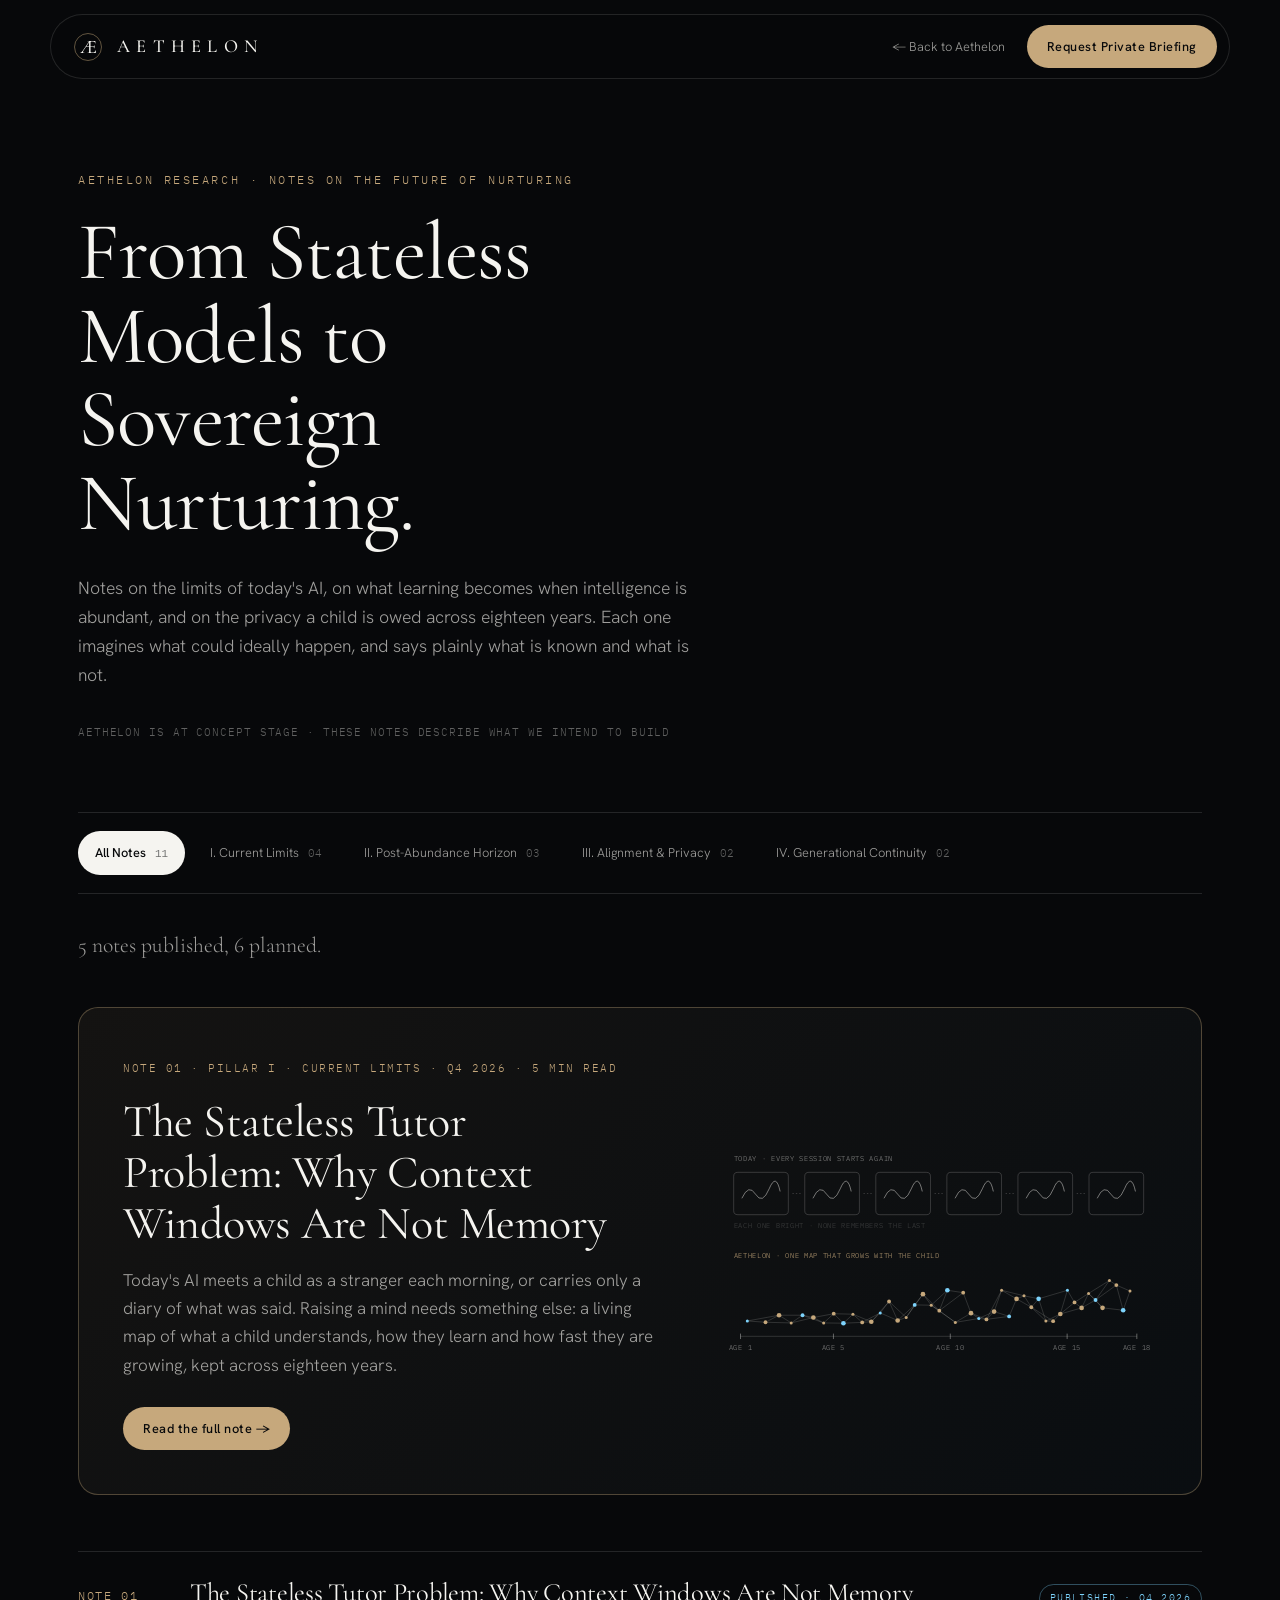
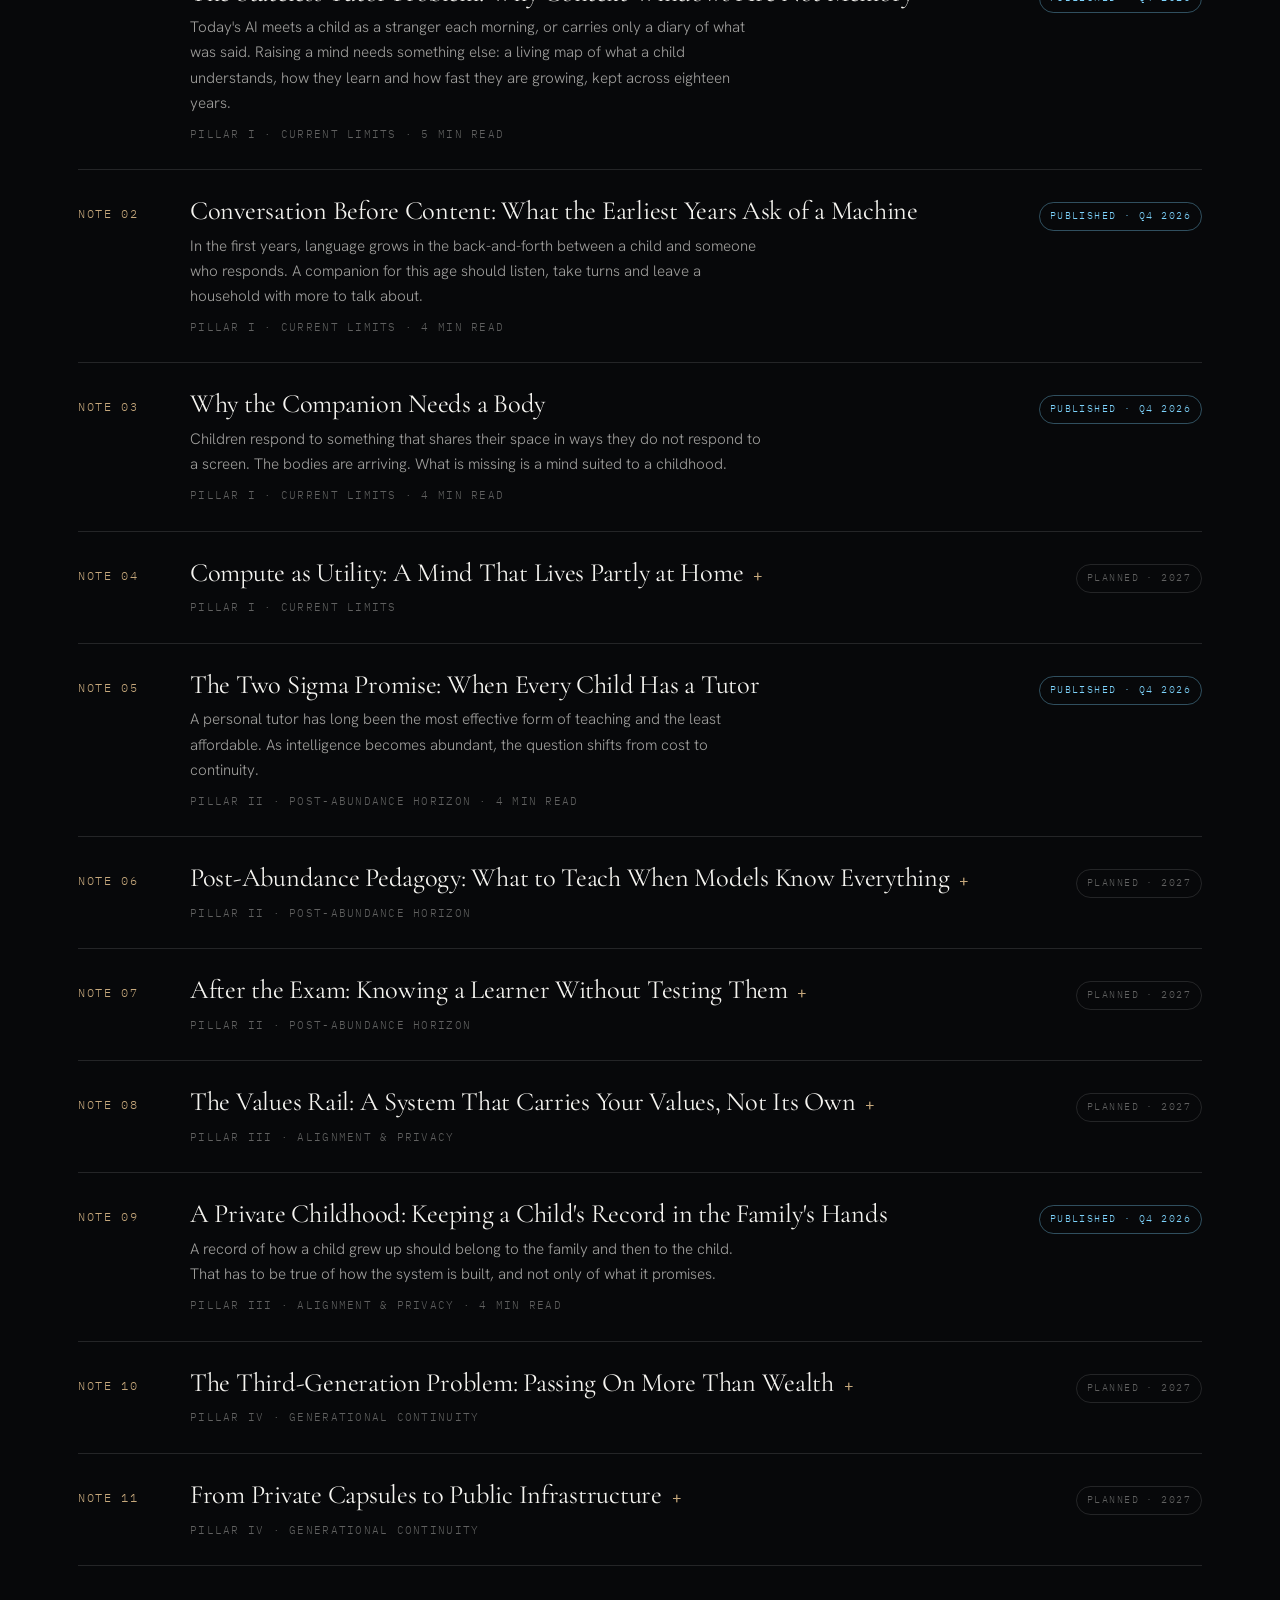
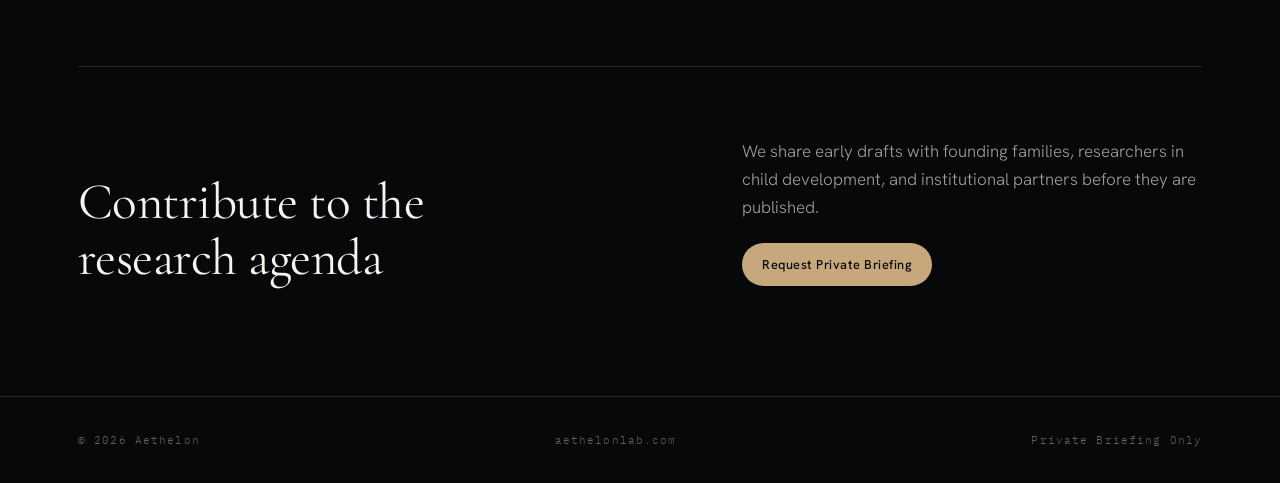
==== commit 50c7e32e: "Add Æ monogram logo, favicon and link-preview image Co-Authored-By: Claude Fable 5.2 <noreply@anthro" ====
--- a/research.html
+++ b/research.html
@@ -10,7 +10,10 @@
 <meta property="og:type" content="website">
 <meta property="og:url" content="https://aethelonlab.com/research.html">
 <link rel="canonical" href="https://aethelonlab.com/research.html">
-<link rel="icon" href="data:image/svg+xml,%3Csvg xmlns='http://www.w3.org/2000/svg' viewBox='0 0 32 32'%3E%3Crect width='32' height='32' fill='%2307080A'/%3E%3Ccircle cx='16' cy='16' r='9' fill='none' stroke='%23C6A87C' stroke-width='1.5'/%3E%3Ccircle cx='16' cy='16' r='2.5' fill='%237DD3FC'/%3E%3C/svg%3E">
+<link rel="icon" href="assets/favicon.svg" type="image/svg+xml">
+<link rel="apple-touch-icon" href="assets/apple-touch-icon.png">
+<meta property="og:image" content="https://aethelonlab.com/assets/og.png">
+<meta name="twitter:card" content="summary_large_image">
 <link rel="preconnect" href="https://fonts.googleapis.com">
 <link rel="preconnect" href="https://fonts.gstatic.com" crossorigin>
 <link href="https://fonts.googleapis.com/css2?family=Cormorant+Garamond:ital,wght@0,400;0,500;0,600;1,400;1,500&family=Hanken+Grotesk:wght@300;400;500;600&family=IBM+Plex+Mono:wght@400;500&display=swap" rel="stylesheet">
@@ -18,7 +21,7 @@
 </head>
 <body>
 <header class="nav"><div class="nav-in">
-  <a class="brand" href="index.html" aria-label="Aethelon home"><b>AETHELON</b></a>
+  <a class="brand" href="index.html" aria-label="Aethelon home"><svg class="mark" viewBox="0 0 100 100" aria-hidden="true"><circle cx="50" cy="50" r="45" fill="none" stroke="#C6A87C" stroke-width="1.6"/><path d="M23.568 70.0Q23.312 70.0 23.312 69.616Q23.312 69.232 23.568 69.232Q25.744 69.232 28.112000000000002 67.312Q30.48 65.392 33.104 61.552L52.24 33.263999999999996Q53.456 31.6 52.784000000000006 31.184Q52.112 30.768 48.144000000000005 30.768Q47.952 30.768 47.952 30.384Q47.952 30.0 48.144000000000005 30.0H74.0Q74.64 30.0 74.64 30.576L74.768 38.64Q74.768 38.832 74.416 38.864000000000004Q74.06400000000001 38.896 74.0 38.704Q73.872 36.912 72.848 35.248Q71.824 33.583999999999996 70.16 32.56Q68.49600000000001 31.536 66.44800000000001 31.536H63.184Q61.391999999999996 31.536 60.368 31.824Q59.34400000000001 32.112 58.928000000000004 32.944Q58.512 33.775999999999996 58.512 35.248V64.56Q58.512 66.096 58.896 66.96000000000001Q59.28 67.824 60.208 68.176Q61.135999999999996 68.528 62.864000000000004 68.528H67.024Q69.072 68.528 70.896 67.44Q72.72 66.352 74.096 64.49600000000001Q75.47200000000001 62.64 75.98400000000001 60.272Q75.98400000000001 60.08 76.33600000000001 60.144Q76.688 60.208 76.688 60.4Q76.49600000000001 62.128 76.304 64.56Q76.11200000000001 66.992 76.11200000000001 69.04Q76.11200000000001 70.0 75.152 70.0H48.464Q48.336 70.0 48.336 69.616Q48.336 69.232 48.464 69.232Q50.64 69.232 51.760000000000005 68.912Q52.88 68.592 53.264 67.632Q53.648 66.672 53.648 64.816V32.368L55.44 31.344L35.152 61.68Q32.72 65.392 33.519999999999996 67.312Q34.32 69.232 38.224000000000004 69.232Q38.544000000000004 69.232 38.544000000000004 69.616Q38.544000000000004 70.0 38.224000000000004 70.0Q36.176 70.0 34.448 69.872Q32.72 69.744 30.032000000000004 69.744Q27.92 69.744 26.608000000000004 69.872Q25.296000000000003 70.0 23.568 70.0ZM42.128 49.903999999999996 43.088 48.432H56.976L57.42400000000001 49.903999999999996ZM71.568 55.28Q71.568 52.528 70.0 51.215999999999994Q68.432 49.903999999999996 65.04 49.903999999999996H55.44V48.432H65.168Q68.49600000000001 48.432 69.968 47.312Q71.44 46.192 71.44 43.824Q71.44 43.696 71.824 43.696Q72.208 43.696 72.208 43.824Q72.208 45.808 72.176 46.896Q72.144 47.983999999999995 72.144 49.2Q72.144 50.672 72.208 52.144Q72.272 53.616 72.272 55.28Q72.272 55.408 71.92 55.408Q71.568 55.408 71.568 55.28Z" fill="#F5F4F0"/></svg><b>AETHELON</b></a>
   <div class="nav-r"><a class="back" href="index.html">← Back to Aethelon</a><a class="btn" href="index.html#briefing">Request Private Briefing</a></div>
 </div></header>
 <main id="top">
--- a/assets/research.css
+++ b/assets/research.css
@@ -26,6 +26,7 @@
 .nav{position:fixed;top:14px;left:0;right:0;z-index:50;padding:0 16px}
 .nav-in{max-width:var(--wrap);margin:0 auto;display:flex;align-items:center;justify-content:space-between;gap:20px;padding:10px 12px 10px 22px;border-radius:999px;background:rgba(7,8,10,.78);border:1px solid var(--line);backdrop-filter:blur(18px);-webkit-backdrop-filter:blur(18px)}
 .brand{display:flex;align-items:center;gap:14px;text-decoration:none}
+.brand .mark{width:30px;height:30px;flex:none}
 .brand b{font-family:var(--serif);font-weight:500;font-size:1.15rem;letter-spacing:.34em;color:var(--alabaster)}
 .back{font-size:.8rem;color:var(--mute);text-decoration:none;white-space:nowrap}
 .back:hover{color:var(--alabaster)}
